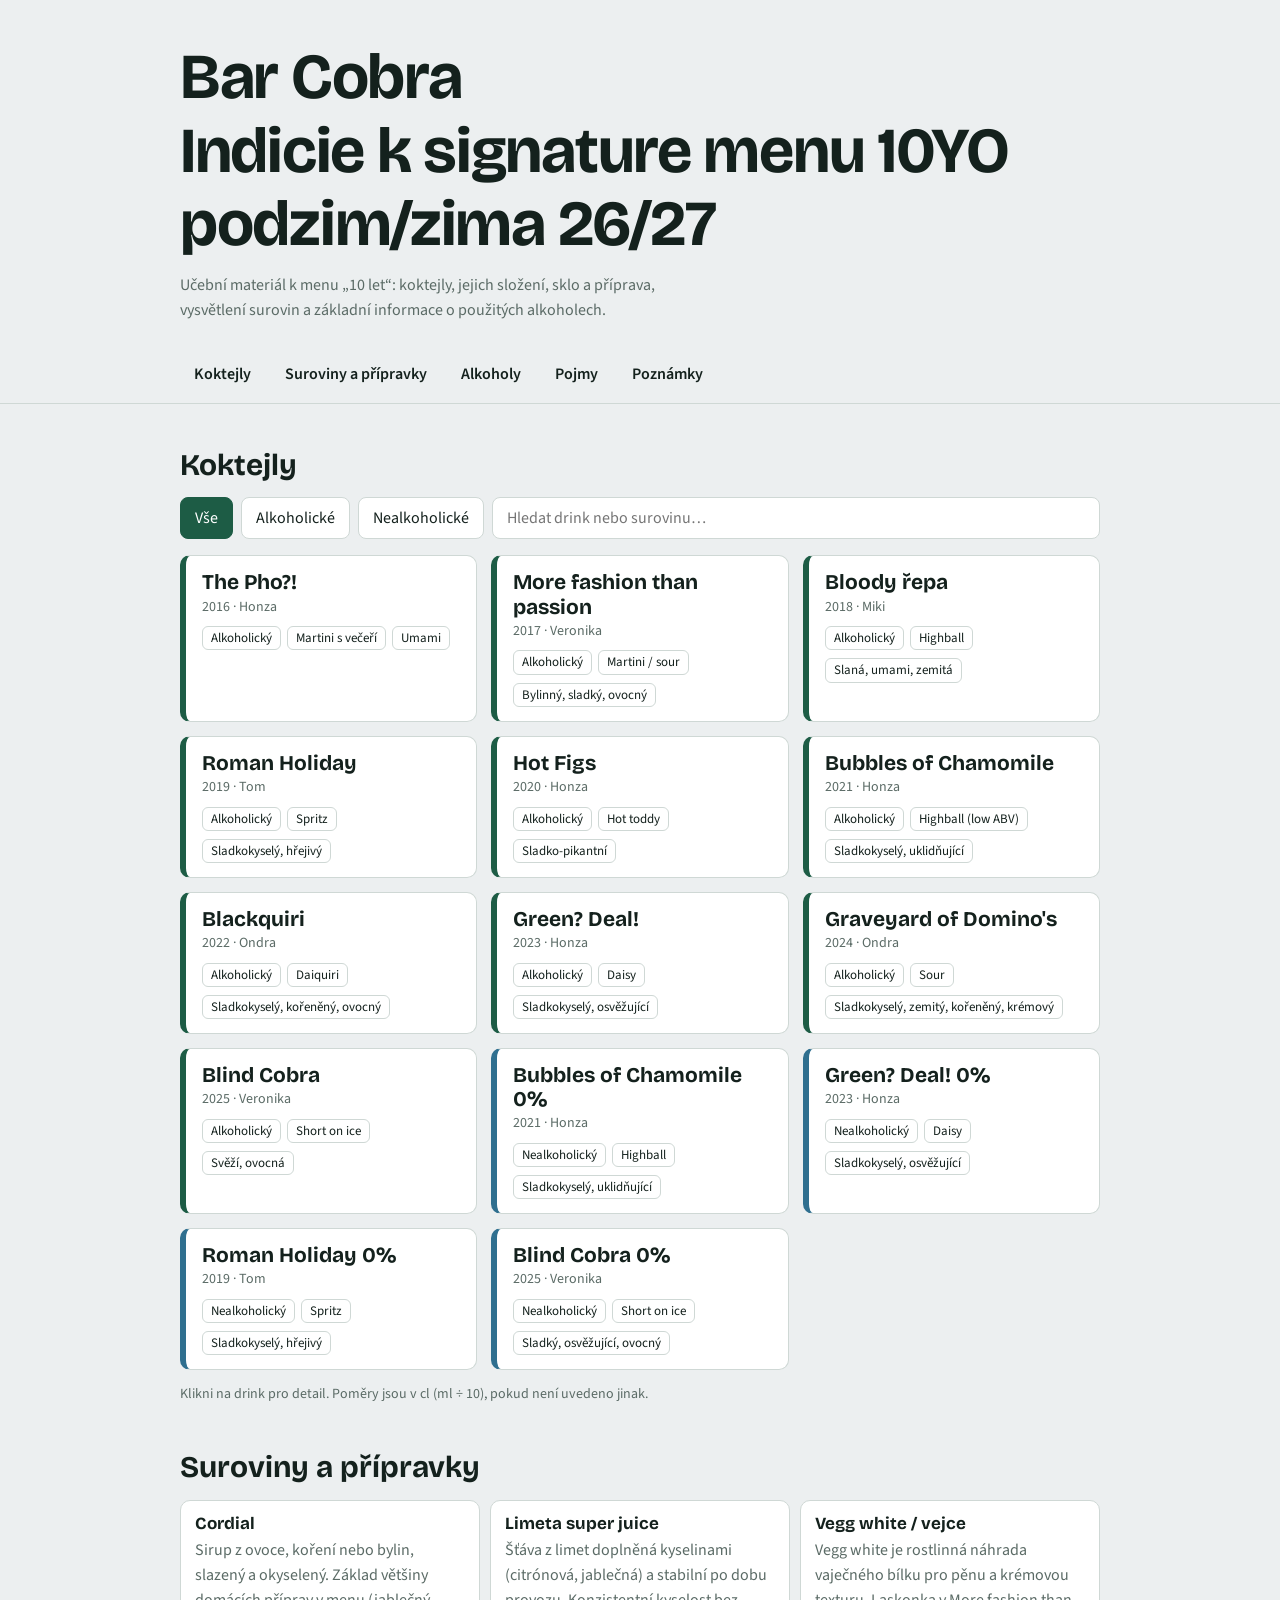
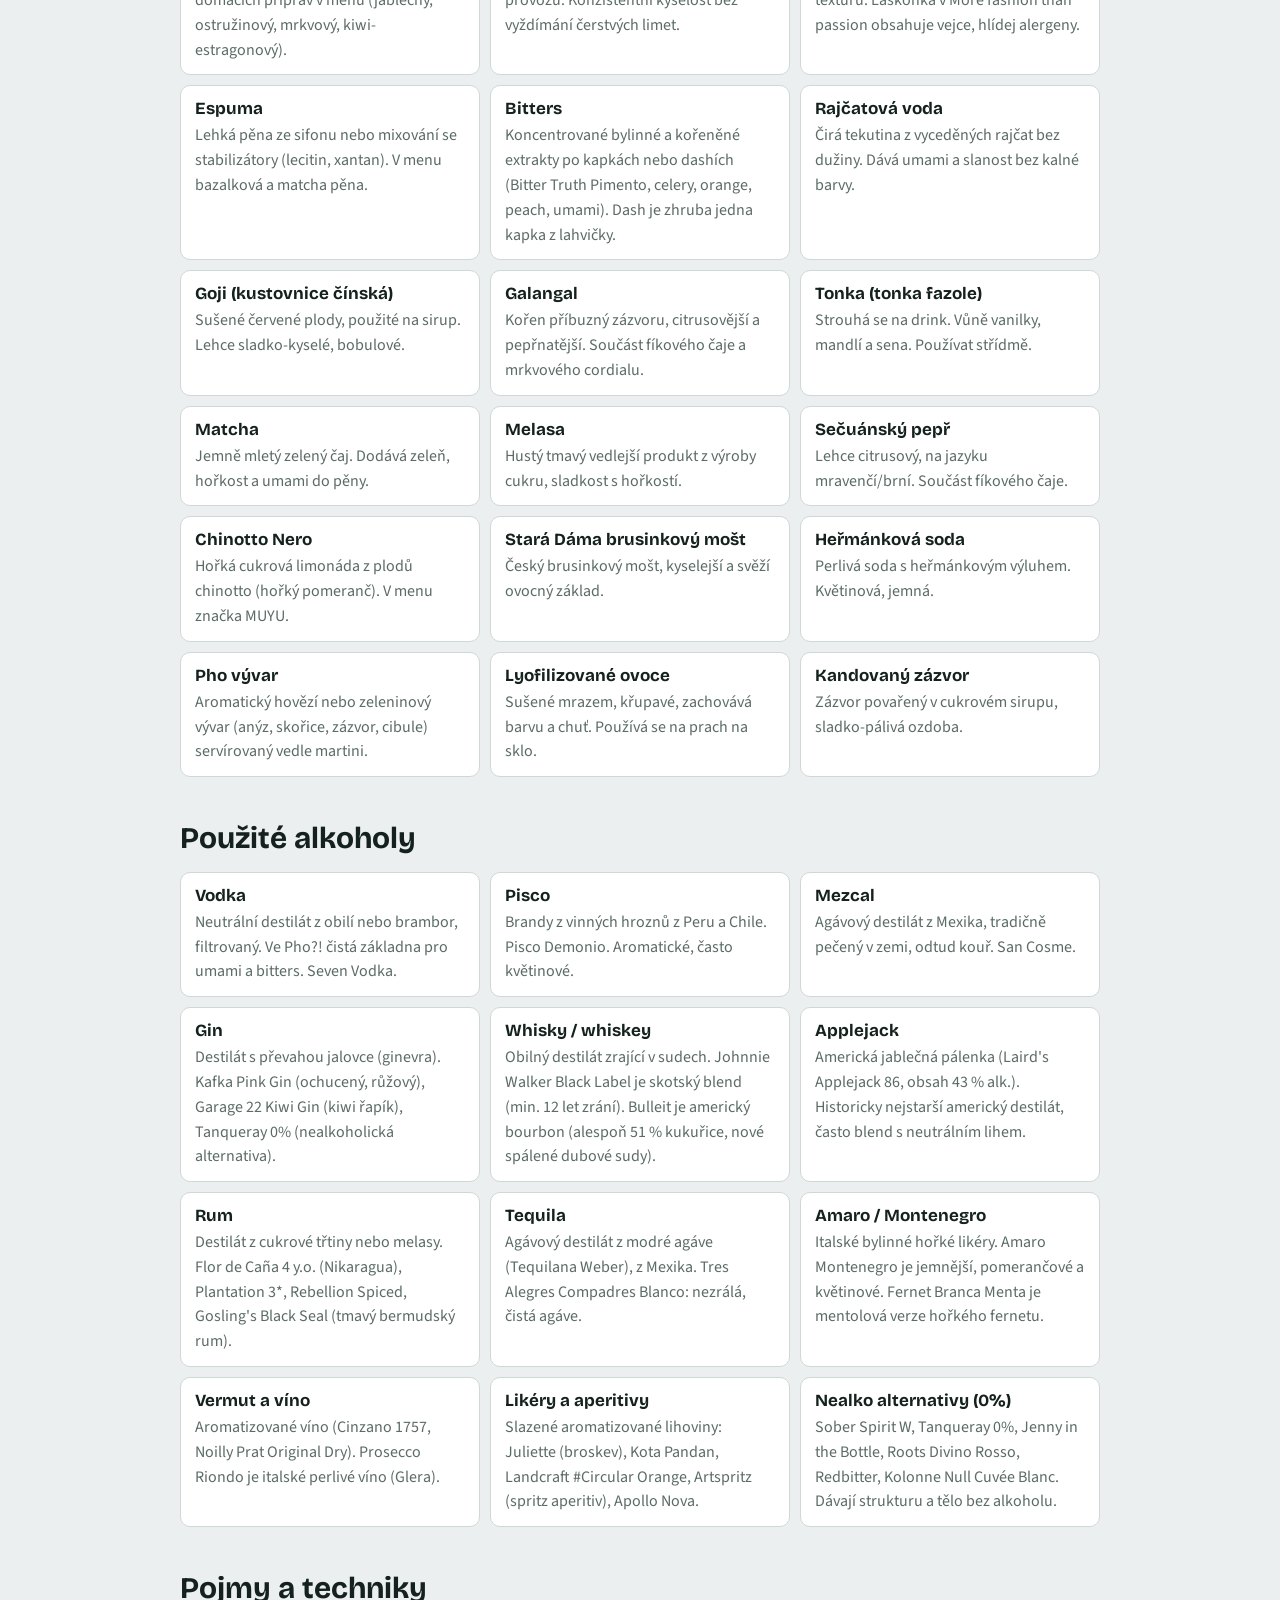
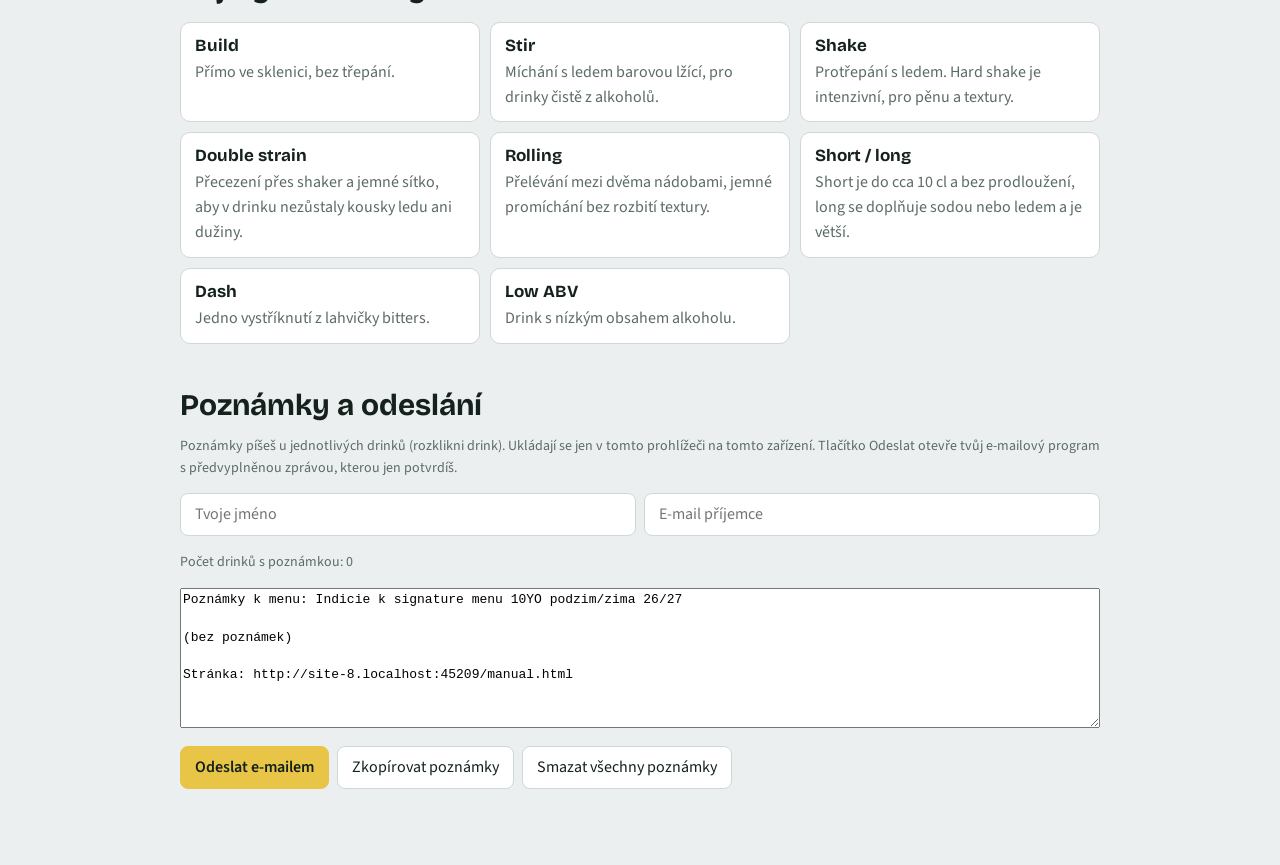
==== manual.html @ 9529c765 "Add manual.html: study guide for 10YO signature menu (autumn/winter 26/27) Co-Authored-By: Claude Op" ====
<!DOCTYPE html>
<html lang="cs"><head><meta charset="utf-8">
<meta name="viewport" content="width=device-width, initial-scale=1, viewport-fit=cover">
<title>Indicie k signature menu 10YO podzim/zima 26/27</title>
<link rel="stylesheet" href="https://fonts.googleapis.com/css2?family=Bricolage+Grotesque:wght@500;700&family=Source+Sans+3:wght@400;600&display=swap">
<style>
:root{--bg:#eceff0;--fg:#14211d;--mut:#5b6b66;--card:#fff;--line:#cfd8d5;--g:#1d5c45;--y:#e8c547;--na:#2f6f8f;box-sizing:border-box;padding-top:env(safe-area-inset-top,0px);padding-bottom:env(safe-area-inset-bottom,0px)}
@media(prefers-color-scheme:dark){:root:not([data-theme="light"]){--bg:#0f1815;--fg:#e6eeeb;--mut:#93a49e;--card:#17231f;--line:#2a3b35;--g:#5fc19b;--na:#7fc0e0}}
:root[data-theme="dark"]{--bg:#0f1815;--fg:#e6eeeb;--mut:#93a49e;--card:#17231f;--line:#2a3b35;--g:#5fc19b;--na:#7fc0e0}
*{box-sizing:border-box}html{scroll-padding-top:70px}
body{margin:0;background:var(--bg);color:var(--fg);font:400 16px/1.55 "Source Sans 3",system-ui,sans-serif}
h1,h2,h3{font-family:"Bricolage Grotesque",system-ui,sans-serif;line-height:1.15;margin:0}
header{padding:40px 20px 24px;max-width:960px;margin:auto}
h1{font-size:clamp(34px,7vw,64px);font-weight:700;letter-spacing:-.02em}
header p{max-width:60ch;color:var(--mut);margin:12px 0 0}
nav{position:sticky;top:env(safe-area-inset-top,0px);background:var(--bg);border-bottom:1px solid var(--line);z-index:5}
nav div{max-width:960px;margin:auto;padding:10px 20px;display:flex;gap:6px;overflow-x:auto}
nav a{padding:6px 14px;border-radius:99px;text-decoration:none;color:var(--fg);font-weight:600;white-space:nowrap}
nav a:hover,nav a:focus-visible{background:var(--y);color:#14211d;outline:none}
main{max-width:960px;margin:auto;padding:0 20px 60px}
section{margin-top:44px}h2{font-size:30px;margin-bottom:14px}
.tools{display:flex;gap:8px;flex-wrap:wrap;margin-bottom:16px}
.tools button,.tools input{font:inherit;border:1px solid var(--line);background:var(--card);color:var(--fg);padding:8px 14px;border-radius:8px}
.tools button[aria-pressed=true]{background:var(--g);color:#fff;border-color:var(--g)}
.tools input{flex:1;min-width:180px}
:focus-visible{outline:3px solid var(--y);outline-offset:2px}
.grid{display:grid;grid-template-columns:repeat(auto-fill,minmax(280px,1fr));gap:14px}
details.c{background:var(--card);border:1px solid var(--line);border-left:6px solid var(--g);border-radius:10px;padding:14px 16px}
details.c.na{border-left-color:var(--na)}
details.c[open]{grid-column:1/-1}
summary{cursor:pointer;list-style:none}summary::-webkit-details-marker{display:none}
.c h3{font-size:21px}.meta{color:var(--mut);font-size:14px;margin-top:2px}
.tag{display:inline-block;font-size:13px;border:1px solid var(--line);border-radius:6px;padding:1px 8px;margin:8px 6px 0 0}
.body{margin-top:14px;display:grid;grid-template-columns:repeat(auto-fit,minmax(240px,1fr));gap:16px 28px}
.body h4{margin:0 0 4px;font:700 15px "Bricolage Grotesque",sans-serif}
.body ul{margin:0;padding-left:18px}.body p{margin:0}
dl{display:grid;grid-template-columns:repeat(auto-fill,minmax(300px,1fr));gap:10px}
dl div{background:var(--card);border:1px solid var(--line);border-radius:10px;padding:12px 14px}
dt{font:700 17px "Bricolage Grotesque",sans-serif}dd{margin:4px 0 0;color:var(--mut)}
h3.grp{margin:26px 0 10px;font-size:20px;color:var(--g)}
.ib{font:inherit;text-align:left;background:none;border:0;border-bottom:1px dashed var(--g);color:var(--fg);padding:0;cursor:pointer}.ib[aria-expanded=true]{background:var(--y);color:#14211d;border-radius:4px;padding:0 4px}.info{margin:6px 0 10px;padding:10px 12px;background:var(--bg);border-left:4px solid var(--y);border-radius:6px;font-size:15px}.nt{width:100%;min-height:70px;font:inherit;border:1px solid var(--line);background:var(--bg);color:var(--fg);border-radius:8px;padding:8px;resize:vertical}.tools .pb{background:var(--y);color:#14211d;border-color:var(--y);font-weight:600}#out{width:100%;min-height:140px;font:13px/1.45 monospace}.lead{margin:6px 0 4px;font-style:italic;max-width:70ch}.info b{display:block;font-family:"Bricolage Grotesque",sans-serif}.info i{display:block;margin-top:4px;color:var(--mut);font-style:normal}.note{color:var(--mut);font-size:14px}
</style></head><body>
<header><h1>Bar Cobra<br>Indicie k signature menu 10YO podzim/zima 26/27</h1>
<p>Učební materiál k menu „10 let“: koktejly, jejich složení, sklo a příprava, vysvětlení surovin a základní informace o použitých alkoholech.</p></header>
<nav><div><a href="#koktejly">Koktejly</a><a href="#suroviny">Suroviny a přípravky</a><a href="#alkohol">Alkoholy</a><a href="#pojmy">Pojmy</a><a href="#poznamky">Poznámky</a></div></nav>
<main>
<section id="koktejly"><h2>Koktejly</h2>
<div class="tools" role="group" aria-label="Filtr">
<button data-f="all" aria-pressed="true">Vše</button><button data-f="alk" aria-pressed="false">Alkoholické</button><button data-f="na" aria-pressed="false">Nealkoholické</button>
<input id="q" type="search" placeholder="Hledat drink nebo surovinu…" aria-label="Hledat"></div>
<div class="grid" id="list"></div>
<p class="note">Klikni na drink pro detail. Poměry jsou v cl (ml ÷ 10), pokud není uvedeno jinak.</p></section>

<section id="suroviny"><h2>Suroviny a přípravky</h2><dl id="ing"></dl></section>
<section id="alkohol"><h2>Použité alkoholy</h2><div id="alc"></div></section>
<section id="pojmy"><h2>Pojmy a techniky</h2><dl id="terms"></dl></section>
<section id="poznamky"><h2>Poznámky a odeslání</h2><p class="note">Poznámky píšeš u jednotlivých drinků (rozklikni drink). Ukládají se jen v tomto prohlížeči na tomto zařízení. Tlačítko Odeslat otevře tvůj e-mailový program s předvyplněnou zprávou, kterou jen potvrdíš.</p><div class="tools"><input id="who" placeholder="Tvoje jméno" aria-label="Jméno"><input id="to" type="email" placeholder="E-mail příjemce" aria-label="E-mail příjemce"></div><p id="cnt" class="note"></p><textarea id="out" readonly aria-label="Náhled zprávy"></textarea><div class="tools" style="margin-top:10px"><button class="pb" id="send">Odeslat e-mailem</button><button id="copy">Zkopírovat poznámky</button><button id="clr">Smazat všechny poznámky</button></div><p id="msg" class="note" role="status"></p></section>
</main>
<script>
const D=[
{n:"The Pho?!",y:2016,a:"Honza",alk:1,base:"Vodka",type:"Martini s večeří",glass:"Vysoká Nick'n'Nora + miska na pho",m:"Stir",taste:"Umami",desc:"Martini jako mini večeře. Z původního smashe What the Pho vzniklo martini s vývarem podávaným vedle.",c:["5 cl Seven Vodka","1 cl Bitter Truth Pimento","3 kapky umami bitters","80 ml pho vývar (podává se vedle)"],g:"Smažené rýžové nudle, chilli-lime gel, koriandrový olej"},
{n:"More fashion than passion",y:2017,a:"Veronika",alk:1,base:"Pisco, amaro",type:"Martini / sour",glass:"Velká cupeta",m:"Shake and strain on ice",taste:"Bylinný, sladký, ovocný",desc:"Letní klasika, ve které hrozny nahradilo pokročilejší pisco. Amaro zůstává.",c:["2 cl Pisco Demonio","2 cl Amaro Montenegro","2 cl MUYU Chinotto Nero","3 cl džus z marakuji","2 cl citronová šťáva","2 cl Vegg white"],g:"Marakujová laskonka (meringue) s proseccem, marakujový gel, sušená růže",al:"vejce (laskonka)"},
{n:"Bloody řepa",y:2018,a:"Miki",alk:1,base:"Mezcal",type:"Highball",glass:"Úzký long",m:"Rolling",taste:"Slaná, umami, zemitá",desc:"Kouřově zemitý twist na netradiční Bloody Mary.",c:["3 cl Mezcal San Cosme","1 cl Apollo Nova","2 dash celery bitters","8 cl rajčatová voda","chilli sůl na okraj"],g:"Chilli sůl",p:"Příprava s vermuty: 100 ml Cinzano 1757, 100 ml Noilly Prat Original Dry, 15 g sušených meruněk. Zavakuovat na 24 h v teplé místnosti, poté přefiltrovat."},
{n:"Roman Holiday",y:2019,a:"Tom",alk:1,base:"Gin",type:"Spritz",glass:"Broušený long",m:"Shake, double strain, dolít proseccem, nahoru espuma",taste:"Sladkokyselý, hřejivý",desc:"Vzpomínka na prázdninový drink, který zahřeje v zimě.",c:["2 cl Kafka Pink Gin","2 cl Artspritz","8 cl Prosecco Riondo","1 cl sirup z kustovnice čínské (goji)","1 cl limeta super juice","4 cl Stará Dáma brusinkový mošt","top bazalková espuma"],g:"Bazalka",pr:["goji"," bazalka"]},
{n:"Hot Figs",y:2020,a:"Honza",alk:1,base:"Whisky",type:"Hot toddy",glass:"Čajový šálek",m:"Build",taste:"Sladko-pikantní",desc:"Z klasického Horse's Neck se stal hot toddy v zimním, kořeněném kabátě.",c:["3 cl Johnnie Walker Black Label","100 ml fíkový čaj s galangalem a sečuánským pepřem","melasa bitters (v tabulce s otazníkem)"],g:"—"},
{n:"Bubbles of Chamomile",y:2021,a:"Honza",alk:1,base:"Applejack",type:"Highball (low ABV)",glass:"Highball",m:"Build",taste:"Sladkokyselý, uklidňující",desc:"Svěží low ABV highball, který osvěží a nechá tě v klidu. Dříve hřejivý gimlet.",c:["3 cl Laird's Applejack 86","2 cl kořeněný jablečný cordial","100 ml heřmánková soda"],g:"Kandovaný zázvor"},
{n:"Blackquiri",y:2022,a:"Ondra",alk:1,base:"Rum",type:"Daiquiri",glass:"Claret glass",m:"Shake, double strain",taste:"Sladkokyselý, kořeněný, ovocný",desc:"Ostružinová margarita ustoupila daiquiri plnému koření a s douškem uzené soli.",c:["5 cl Flor de Caña 4 y.o.","4 cl kořeněný ostružinový cordial","2 dash orange bitters"],g:"Prach na skle z uzené soli a lyofilizovaných ostružin",p:"Cordial: ostružiny (Ponthier pyré), tymián, fenykl, bílý pepř, semínka koriandru, hřebíček, limetové kůry.",al:"č. 6 (dle tabulky)"},
{n:"Green? Deal!",y:2023,a:"Honza",alk:1,base:"Gin",type:"Daisy",glass:"Broušená whiskovka",m:"Hard shake, double strain, navrstvit pěnu",taste:"Sladkokyselý, osvěžující",desc:"Drink, který z modré zezelenal. Spojuje suroviny z celého světa.",c:["4 cl Garage 22 Kiwi Gin (kiwi řapík)","2 cl kiwi-estragonový cordial","1,5 cl Landcraft #Circular Orange","matcha pěna"],g:"Matcha pěna"},
{n:"Graveyard of Domino's",y:2024,a:"Ondra",alk:1,base:"Tequila",type:"Sour",glass:"Čtyřhranná whiskovka",m:"Hard shake, double strain, nastrouhat tonku",taste:"Sladkokyselý, zemitý, kořeněný, krémový",desc:"Ze zemité margarity se stal krémovější sour, který drží kořeny: mrkev, galangal, kurkuma.",c:["4 cl Tres Alegres Compadres Blanco","3 cl kořeněný mrkvový cordial","2 cl Vegg white","agáve"],g:"Nastrouhaná tonka",p:"Cordial: mrkev, galangal, kafrový list, skořice, kurkuma."},
{n:"Blind Cobra",y:2025,a:"Veronika",alk:1,base:"Whiskey",type:"Short on ice",glass:"Hliněný hrnek, podšálek, doily s razítkem Blind Cobra",m:"Shake and pour on ice block",taste:"Svěží, ovocná",desc:"Letní broskvovo-mátový drink v zimním kabátě: z pláže ke krbu, i se zákuskem.",c:["3 cl Bulleit Bourbon","2 cl broskvový likér Juliette","1 cl Fernet Branca Menta","1 cl lemon acid (citrónová kyselina)","2 dash peach bitters"],g:"Pralinka z hořké čokolády s broskvovo-mátovou náplní"},
{n:"Bubbles of Chamomile 0%",y:2021,a:"Honza",alk:0,base:"Sober Spirit W",type:"Highball",glass:"Highball",m:"Build",taste:"Sladkokyselý, uklidňující",desc:"Nealkoholická verze highballu.",c:["2 cl Sober Spirit W","3 cl kořeněný jablečný cordial","100 ml heřmánková soda"],g:"Kandovaný zázvor"},
{n:"Green? Deal! 0%",y:2023,a:"Honza",alk:0,base:"Tanqueray 0%",type:"Daisy",glass:"Broušená whiskovka",m:"Hard shake, double strain, navrstvit pěnu",taste:"Sladkokyselý, osvěžující",desc:"Nealkoholická verze daisy.",c:["3 cl Tanqueray 0%","3 cl kiwi-estragonový cordial","1 cl Roots Divino Rosso","matcha pěna"],g:"Matcha pěna"},
{n:"Roman Holiday 0%",y:2019,a:"Tom",alk:0,base:"Jenny in the Bottle",type:"Spritz",glass:"Broušený long",m:"Shake, double strain",taste:"Sladkokyselý, hřejivý",desc:"Nealkoholická verze spritzu.",c:["2 cl Jenny in the Bottle","1 cl Redbitter","8 cl Kolonne Null Cuvée Blanc","1 cl goji sirup","1 cl limeta super juice","4 cl Stará Dáma brusinkový mošt","top bazalková espuma"],g:"Bazalka"},
{n:"Blind Cobra 0%",y:2025,a:"Veronika",alk:0,base:"Sober Spirit W",type:"Short on ice",glass:"Hliněný hrnek, podšálek, doily",m:"Shake and strain on ice block",taste:"Sladký, osvěžující, ovocný",desc:"Nealkoholická verze whiskey drinku.",c:["4 cl Sober Spirit W","5 cl cordial z mátového čaje a broskve"],g:"Pralinka z hořké čokolády s broskvovo-mátovou náplní"}
];
const PREP={goji:["Goji sirup","50 g goji, 0,5 kg cukr, 0,5 l horká voda: vše do blenderu, nechat vychladnout, přefiltrovat."],bas:["Bazalková espuma","50 g bazalky krátce povařit a hned do ledové vody, rozmixovat s vodou, přefiltrovat přes jemné sítko (klidně 2×), přidat lecitin a xantan."],mint:["Mátovo-broskvový cordial","8 g čaje na 50 cl vroucí vody, 3 min louhovat, poté 1:1 cukr, 1:0,5 citrónová složka a 1:0,5 broskvový džus."]};
const ING=[
["Cordial","Sirup z ovoce, koření nebo bylin, slazený a okyselený. Základ většiny domácích příprav v menu (jablečný, ostružinový, mrkvový, kiwi-estragonový)."],
["Limeta super juice","Šťáva z limet doplněná kyselinami (citrónová, jablečná) a stabilní po dobu provozu. Konzistentní kyselost bez vyždímání čerstvých limet."],
["Vegg white / vejce","Vegg white je rostlinná náhrada vaječného bílku pro pěnu a krémovou texturu. Laskonka v More fashion than passion obsahuje vejce, hlídej alergeny."],
["Espuma","Lehká pěna ze sifonu nebo mixování se stabilizátory (lecitin, xantan). V menu bazalková a matcha pěna."],
["Bitters","Koncentrované bylinné a kořeněné extrakty po kapkách nebo dashích (Bitter Truth Pimento, celery, orange, peach, umami). Dash je zhruba jedna kapka z lahvičky."],
["Rajčatová voda","Čirá tekutina z vyceděných rajčat bez dužiny. Dává umami a slanost bez kalné barvy."],
["Goji (kustovnice čínská)","Sušené červené plody, použité na sirup. Lehce sladko-kyselé, bobulové."],
["Galangal","Kořen příbuzný zázvoru, citrusovější a pepřnatější. Součást fíkového čaje a mrkvového cordialu."],
["Tonka (tonka fazole)","Strouhá se na drink. Vůně vanilky, mandlí a sena. Používat střídmě."],
["Matcha","Jemně mletý zelený čaj. Dodává zeleň, hořkost a umami do pěny."],
["Melasa","Hustý tmavý vedlejší produkt z výroby cukru, sladkost s hořkostí."],
["Sečuánský pepř","Lehce citrusový, na jazyku mravenčí/brní. Součást fíkového čaje."],
["Chinotto Nero","Hořká cukrová limonáda z plodů chinotto (hořký pomeranč). V menu značka MUYU."],
["Stará Dáma brusinkový mošt","Český brusinkový mošt, kyselejší a svěží ovocný základ."],
["Heřmánková soda","Perlivá soda s heřmánkovým výluhem. Květinová, jemná."],
["Pho vývar","Aromatický hovězí nebo zeleninový vývar (anýz, skořice, zázvor, cibule) servírovaný vedle martini."],
["Lyofilizované ovoce","Sušené mrazem, křupavé, zachovává barvu a chuť. Používá se na prach na sklo."],
["Kandovaný zázvor","Zázvor povařený v cukrovém sirupu, sladko-pálivá ozdoba."]
];
const ALC=[
["Vodka","Neutrální destilát z obilí nebo brambor, filtrovaný. Ve Pho?! čistá základna pro umami a bitters. Seven Vodka."],
["Pisco","Brandy z vinných hroznů z Peru a Chile. Pisco Demonio. Aromatické, často květinové."],
["Mezcal","Agávový destilát z Mexika, tradičně pečený v zemi, odtud kouř. San Cosme."],
["Gin","Destilát s převahou jalovce (ginevra). Kafka Pink Gin (ochucený, růžový), Garage 22 Kiwi Gin (kiwi řapík), Tanqueray 0% (nealkoholická alternativa)."],
["Whisky / whiskey","Obilný destilát zrající v sudech. Johnnie Walker Black Label je skotský blend (min. 12 let zrání). Bulleit je americký bourbon (alespoň 51 % kukuřice, nové spálené dubové sudy)."],
["Applejack","Americká jablečná pálenka (Laird's Applejack 86, obsah 43 % alk.). Historicky nejstarší americký destilát, často blend s neutrálním lihem."],
["Rum","Destilát z cukrové třtiny nebo melasy. Flor de Caña 4 y.o. (Nikaragua), Plantation 3*, Rebellion Spiced, Gosling's Black Seal (tmavý bermudský rum)."],
["Tequila","Agávový destilát z modré agáve (Tequilana Weber), z Mexika. Tres Alegres Compadres Blanco: nezrálá, čistá agáve."],
["Amaro / Montenegro","Italské bylinné hořké likéry. Amaro Montenegro je jemnější, pomerančové a květinové. Fernet Branca Menta je mentolová verze hořkého fernetu."],
["Vermut a víno","Aromatizované víno (Cinzano 1757, Noilly Prat Original Dry). Prosecco Riondo je italské perlivé víno (Glera)."],
["Likéry a aperitivy","Slazené aromatizované lihoviny: Juliette (broskev), Kota Pandan, Landcraft #Circular Orange, Artspritz (spritz aperitiv), Apollo Nova."],
["Nealko alternativy (0%)","Sober Spirit W, Tanqueray 0%, Jenny in the Bottle, Roots Divino Rosso, Redbitter, Kolonne Null Cuvée Blanc. Dávají strukturu a tělo bez alkoholu."]
];
const TERM=[
["Build","Přímo ve sklenici, bez třepání."],["Stir","Míchání s ledem barovou lžící, pro drinky čistě z alkoholů."],["Shake","Protřepání s ledem. Hard shake je intenzivní, pro pěnu a textury."],["Double strain","Přecezení přes shaker a jemné sítko, aby v drinku nezůstaly kousky ledu ani dužiny."],["Rolling","Přelévání mezi dvěma nádobami, jemné promíchání bez rozbití textury."],["Short / long","Short je do cca 10 cl a bez prodloužení, long se doplňuje sodou nebo ledem a je větší."],["Dash","Jedno vystříknutí z lahvičky bitters."],["Low ABV","Drink s nízkým obsahem alkoholu."]
];
const INFO=[
[/Seven Vodka/,"Seven Vodka","Čistá obilná vodka s jemným, neutrálním projevem. Filtrace přes aktivní uhlí uhladí chuť a dodá svěží, chladný dojem. Hodí se vychlazená, s ledem i do koktejlů (vodka tonic, Moscow Mule, Espresso Martini). V The Pho?! tvoří čistý základ pro umami.",""],
[/Pimento/,"The Bitter Truth Pimento","Likér z jamajského nového koření (pimento, allspice). Dodává teplé kořeněné tóny, v menu se používá po centilitrech.","Výrobce: The Bitter Truth, německá firma z Mnichova (založena 2006), známá bitters a likéry pro bary."],
[/umami bitters/,"Umami bitters","Bitters s hlubokou slanou chutí. V The Pho?! doplňují vývar po kapkách.",""],
[/pho vývar/,"Pho vývar","Aromatický vývar (anýz, skořice, zázvor, cibule) podávaný vedle martini, aby si host drink zapil jako mini večeři.","Připravuje se v baru."],
[/Pisco/,"Pisco Demonio de los Andes","Pisco je brandy z vinných hroznů, typické pro Peru a Chile; nezraje v sudech a je aromatické, často květinové. Demonio de los Andes je peruánské pisco (40 %).","Výrobce: vinařství Tacama v regionu Ica, jedno z nejstarších vinařství v Jižní Americe (základy od roku 1540)."],
[/Montenegro/,"Amaro Montenegro","Italské bylinné hořké likér-amaro (cca 23 % alk.), z asi 40 bylin a koření. Jemnější, s pomerančem a květinovými tóny.","Výrobce: Bologna, Itálie, od roku 1885 (Stanislao Cobianchi)."],
[/MUYU|Chinotto/,"MUYU Chinotto Nero","Moderní likér (24 %) z plodů chinotto (hořký citrus) s chinou, dubovým mechem, curaçao pomerančem a kakaem. Citrusový, hořkosladký, vhodný do highballu s tonikem.","Značka vznikla 2019 u De Kuyper Royal Distillers (Nizozemsko, Schiedam). Autoři: barmani Alex Kratena, Monica Berg a Simone Caporale; Chinotto Nero vytvořil Simone Caporale."],
[/džus z marakuji|passion/,"Džus z marakuji","Exotická šťáva s výraznou kyselostí a aromatem. V More fashion than passion dává tropickou kyselost.",""],
[/citr[oó]n|lemon acid/,"Citrónová šťáva / lemon acid","Čerstvá šťáva dává kyselost, lemon acid je citrónová kyselina v prášku nebo roztoku pro stálou kyselost.",""],
[/Vegg/,"Vegg white","Rostlinná náhrada vaječného bílku. Dává pěnu a krémovou texturu bez vejce.",""],
[/San Cosme/,"Mezcal San Cosme","Mezcal je agávový destilát z Mexika, tradičně z agáve pečené v zemi, odtud kouřová chuť. San Cosme je Mezcal Joven (nezrálý) ze 100% agáve Espadín, 40 %.","Značka z roku 2010 (tři kamarádi z dětství), výroba v Santiago Matatlán, Oaxaca, Mexiko."],
[/Apollo/,"Apollo Nova","Řemeslný destilát z cukrové řepy, 50 %. Zemitá sladkost řepy, jemně aromatický; hodí se samotný i do koktejlů (Paloma, Bloody Mary). V menu dává Bloody řepě zemitý základ.","Původ: Slovensko (řepa ze Slovenska). Výrobce e-shop neuvádí."],
[/celery/,"Celery bitters","Bitters s celerem. Dodává zeleninovou, slanou stránku Bloody řepě.",""],
[/rajčatov/,"Rajčatová voda","Čirá tekutina z vyceděných rajčat, umami a slanost bez kalné barvy.",""],
[/Kafka/,"Kafka Pink Gin","Gin s růžovým grepem (ručně sbírané francouzské růžové grepy), jemný a svěží. Gin je destilát s převahou jalovce.","Frederic Kafka Distillery, česká destilérie; gin vychází ze 120 let staré receptury a je inspirován jihem Francie, kde žila část Kafkovy rodiny."],
[/Artspritz/,"Artspritz","Nízkoalkoholický (11 %) italský aperitiv z nálevu pomerančů a bylin (hořec). Sladký, pomerančový, jemně hořký. Klasický poměr: 4 díly Artspritz, 6 dílů prosecca, led a pomerančová kůra.","Značka Tosti 1820, Itálie."],
[/Prosecco/,"Prosecco Riondo","Italské perlivé víno z odrůdy Glera, svěží, ovocné, s lehkou sladkostí.","Značka Riondo, oblast Veneto, Itálie."],
[/goji|kustovnice/,"Goji sirup","Sirup ze sušených plodů goji (kustovnice čínská). Sladko-kyselý, bobulový. Recept v sekci Přípravky.","Připravuje se v baru."],
[/limeta/,"Limeta super juice","Šťáva z limet doplněná kyselinami (citrónová, jablečná) a stabilní po dobu provozu. Konzistentní kyselost.",""],
[/Stará Dáma/,"Stará Dáma brusinkový mošt","Brusinkový mošt, lehce kyselý, ovocný základ spritzu.","Česká značka. Detaily doplňte."],
[/bazalkov/,"Bazalková espuma","Lehká pěna z bazalky se stabilizátory (lecitin, xantan). Recept v sekci Přípravky.","Připravuje se v baru."],
[/Johnnie Walker/,"Johnnie Walker Black Label","Skotská blendovaná whisky, zraje minimálně 12 let. Kouřová, ovocná, kořeněná.","Značka založená Johnem Walkerem (1820, Kilmarnock), dnes patří Diageu."],
[/fíkový čaj/,"Fíkový čaj s galangalem","Čaj z fíků s galangalem (kořen příbuzný zázvoru) a sečuánským pepřem. Dává hřejivou kořeněnost.","Připravuje se v baru."],
[/melasa/,"Melasa bitters","Bitters s melasou, hořkosladký a tmavý. V tabulce s otazníkem.",""],
[/Applejack/,"Laird's Applejack 86","Americká jablečná pálenka (apple brandy), blend s neutrálním lihem, cca 43 % alk.","Laird & Company, New Jersey, od roku 1780 jedna z nejstarších licencovaných lihovarů v USA."],
[/jablečný cordial/,"Kořeněný jablečný cordial","Sirup z jablek s kořením, slazený a okyselený. Základ highballu.","Připravuje se v baru."],
[/heřmánk/,"Heřmánková soda","Perlivá soda s heřmánkovým výluhem, květinová a jemná.",""],
[/Flor de Ca/,"Flor de Caña 4 y.o.","Rum z Nikaraguy, čtyřletý, lehký a čistý. Dobrý na sour a daiquiri.","Výrobce: Compañía Licorera de Nicaragua, Chichigalpa, zrání na úpatí sopky San Cristóbal."],
[/ostružin/,"Ostružinový cordial","Kořeněný sirup z ostružin, tymiánu, fenyklu, bílého pepře, semínek koriandru, hřebíčku a limetových kůr.","Připravuje se v baru."],
[/orange bitters/,"Orange bitters","Bitters s hořkým pomerančem. Dodává citrusovou hořkost.",""],
[/Garage 22/,"Garage 22 Kiwi Gin","Gin s kiwi řapíkem, ovocný a zelený. Gin je destilát s převahou jalovce.","Garage22 je první craft palírna v Praze (od roku 2017, Praha 7), vyrábí London Dry a sezónní speciály."],
[/kiwi/,"Kiwi-estragonový cordial","Sirup z kiwi a estragonu (tarragon), svěží, zelený, lehce anýzový.","Připravuje se v baru."],
[/Landcraft/,"Landcraft #Circular Orange","Pomerančový likér, v menu s důrazem na zero-waste přístup.","Malý český lihovar v Tursku u Prahy (Ondřej Kopička), zaměřený na zero waste, vlastní byliny a ovoce. Konkrétní postup u Circular Orange doplňte."],
[/matcha/,"Matcha pěna","Jemně mletý zelený čaj ve formě pěny. Zeleň, hořkost, umami.",""],
[/Tres Alegres/,"Tres Alegres Compadres Blanco","Blanco tequila: nezrálá, z modré agáve, čistá agávová chuť. Název znamená „tři veselí kamarádi“.","Výrobce: La Cofradía, město Tequila, Jalisco, Mexiko. Značka je z roku 1992."],
[/mrkvov/,"Kořeněný mrkvový cordial","Sirup z mrkve, galangalu, kafrového listu, skořice a kurkumy. Zemitý, kořeněný.","Připravuje se v baru."],
[/agáve/,"Agáve sirup","Sladidlo z agáve, jemnější než cukr, dobře jde k tequile.",""],
[/Bulleit/,"Bulleit Bourbon","Americký bourbon s vyšším podílem žita, kořeněný a suchý.","Značku založil Tom Bulleit, Kentucky, dnes Diageo."],
[/Juliette|broskv.*likér/,"Broskvový likér Juliette","Likér z broskví, sladký a ovocný.","Detaily výrobce doplňte."],
[/Fernet/,"Fernet Branca Menta","Mentolová verze hořkého bylinného likéru fernet. Chladivá, hořká.","Fratelli Branca, Milán, od roku 1845."],
[/peach bitters/,"Peach bitters","Bitters s broskví, ovocný a hořkosladký.",""],
[/Sober Spirit/,"Sober Spirit W","Nealkoholická (0,0 %) alternativa bourbonu: ze tříletého destilátu „bourbonizovaného“ redestilací s pražením dubové kůry. Dřevitá, s tóny karamelu, čokolády a vanilky. Dávkuje se jako whisky (4 až 5 cl).","Sober Spirits, Francie, palírna z roku 1875; alkohol z destilátu se odděluje a využívá v parfumerii."],
[/Tanqueray 0/,"Tanqueray 0%","Nealkoholická alternativa ginu s jalovcem a bylinami.","Tanqueray, značka z roku 1830 (Charles Tanqueray), dnes Diageo."],
[/Roots/,"Roots Divino Rosso","Nealkoholický aperitiv ve stylu červeného vermutu: odalkoholizované víno s hořkým pomerančem, hořcem a pelyňkem. Hořkosladký, oranžový.","Roots Divino, Řecko, bratři Manos a Nikolas Smyrlakis (od 2013); alkohol se odstraňuje reverzní osmózou."],
[/Jenny/,"Jenny in the Bottle","Nealkoholická (0,0 %) alternativa ginu s jalovcem a polskou polní okurkou. Suchá, bez cukru; chutná dobře i samotná s ledem.","Značka Good Spirits Company, Polsko (vyrobeno v Polsku)."],
[/Redbitter/,"Redbitter","Nealkoholický (0 %) červený hořkosladký nápoj, náhrada známé italské klasiky. Nejlépe na ledu jako aperitiv nebo do míchaných nápojů, např. nealko Negroni.","Značka Beneventi (Beneventi Red Bitter 0 %), země původu Španělsko (dle e-shopu)."],
[/Kolonne/,"Kolonne Null Cuvée Blanc","Dealkoholizované bílé víno (cuvée), šetrně zbavené alkoholu, drží strukturu a kyselinu.","Haus Kolonne, Berlín, Německo (od roku 2018); vína vznikají ve spolupráci s rodinnými vinařstvími."],
[/mátov|čaje a broskve/,"Mátovo-broskvový cordial","Sirup z mátového čaje a broskve. Recept v sekci Přípravky.","Připravuje se v baru."]
];
const LEADS={"The Pho?!":"Drink vychází z původní verze what the pho, ale je přetvořený do úplně nového kabátu. Z původního smashe se stalo martini. Plný, komplexní, široce oblíbený koktejl, který s sebou přináší ne jenom drink, ale i zážitek v podobě mini večeře.","More fashion than passion":"Populární ,letní klasika, která už viděla několik verzí ted vyměnila hrozny v podoba prosecca , za pokročilejší pisco. Amaro zůstává - attitude nastupuje .","Bloody řepa":"Kouřovo zemitý twist na už tak netradinči pojetí bloody mary","Roman Holiday":"Vzpomínka na prázdninový drink, který vás zahřeje v zimních měsících.","Hot Figs":"Figs from the past v horkém podání, z klasického horses neck se stal hot toddy. Jenomže si nasadil zimní a pěkně kořeněný kabát.","Bubbles of Chamomile":"Hřejivý gimlet nahradil low abv svěží hoghball, který tě osvěží, ale nechá tě v klidu","Blackquiri":"Ostružinovou margaritu nám nahradí daiquiry se sílou plno koření na zahřátí a douškem uzené soli.","Green? Deal!":"Tenhle drink z modré zezelenal závisti, avšak závisti ostatních koktejlů. Dostal novou barvu, stále ale spojuje suroviny ze všech částí světa.","Graveyard of Domino's":"Ze zemito spicy nevšední margarity se nám stává krémovější sour, který se stále drží svých kořenů (mrkev, galangal, kurkuma)","Blind Cobra":"Původně letní , osvěžující broskvovo- mátový drink oblékl zimní kabát .z pláže ke krbu i se zákuskem ."};
const LEAD=n=>LEADS[n.replace(/ 0%$/,"")]||"";
const info=s=>INFO.find(x=>x[0].test(s))||[0,s,"Popis zatím chybí, doplňte ho.",""];
const MAIL="",TITLE="Indicie k signature menu 10YO podzim/zima 26/27";let NOTES={};try{NOTES=JSON.parse(localStorage.getItem("cobra-notes")||"{}")}catch(e){}
const save=()=>{try{localStorage.setItem("cobra-notes",JSON.stringify(NOTES))}catch(e){}};const esc=s=>String(s).replace(/&/g,"&amp;").replace(/</g,"&lt;");
const el=id=>document.getElementById(id);let f="all";
function render(){const q=el("q").value.toLowerCase();
el("list").innerHTML=D.filter(d=>(f=="all"||(f=="alk")==!!d.alk)&&JSON.stringify(d).toLowerCase().includes(q)).map(d=>{
const pr=(d.n.startsWith("Roman")?[PREP.goji,PREP.bas]:d.n.startsWith("Blind Cobra 0")?[PREP.mint]:[]);
return `<details class="c ${d.alk?"":"na"}"><summary><h3>${d.n}</h3><div class="meta">${d.y} · ${d.a}</div><span class="tag">${d.alk?"Alkoholický":"Nealkoholický"}</span><span class="tag">${d.type}</span><span class="tag">${d.taste}</span></summary>
<div class="body"><p class="lead" style="grid-column:1/-1;margin:0">${LEAD(d.n)}</p><div><h4>Složení</h4><ul>${d.c.map(x=>`<li><button class="ib" aria-expanded="false">${x}</button><div class="info" hidden></div></li>`).join("")}</ul><p class="note">Klikni na surovinu pro vysvětlení.</p></div>
<div><h4>Sklo</h4><p>${d.glass}</p><h4 style="margin-top:10px">Příprava</h4><p>${d.m}</p><h4 style="margin-top:10px">Dekorace</h4><p>${d.g}</p></div>
<div>${d.al?`<h4 style="margin-top:10px">Alergeny</h4><p>${d.al}</p>`:""}</div>
${d.p||pr.length?`<div><h4>Přípravky</h4>${d.p?`<p>${d.p}</p>`:""}${pr.map(p=>`<p><b>${p[0]}:</b> ${p[1]}</p>`).join("")}</div>`:""}<div style="grid-column:1/-1"><h4>Moje poznámky</h4><textarea class="nt" data-n="${d.n}" placeholder="Sem napiš poznámky k drinku…" aria-label="Poznámky k drinku ${d.n}">${esc(NOTES[d.n]||"")}</textarea></div></div></details>`}).join("")||"<p>Nic nenalezeno. Zkus jiné slovo.</p>"}
document.querySelectorAll("[data-f]").forEach(b=>b.onclick=()=>{f=b.dataset.f;document.querySelectorAll("[data-f]").forEach(x=>x.setAttribute("aria-pressed",x==b));render()});
el("list").addEventListener("click",e=>{const b=e.target.closest(".ib");if(!b)return;const p=b.nextElementSibling,open=p.hidden;if(open){const i=info(b.textContent);p.innerHTML=`<b>${i[1]}</b>${i[2]}${i[3]?`<i>${i[3]}</i>`:""}`}p.hidden=!open;b.setAttribute("aria-expanded",open)});
el("list").addEventListener("input",e=>{const t=e.target.closest(".nt");if(!t)return;NOTES[t.dataset.n]=t.value;if(!t.value.trim())delete NOTES[t.dataset.n];save();sum()});
function build(){const w=el("who").value.trim(),k=Object.keys(NOTES);return "Poznámky k menu: "+TITLE+(w?"\nJméno: "+w:"")+"\n\n"+(k.map(x=>x+"\n"+NOTES[x]).join("\n\n")||"(bez poznámek)")+"\n\nStránka: "+location.href}
function sum(){const n=Object.keys(NOTES).length;el("cnt").textContent="Počet drinků s poznámkou: "+n;el("out").value=build()}
function say(t){el("msg").textContent=t}
el("send").onclick=()=>{const to=el("to").value.trim();if(!to){say("Vyplň e-mail příjemce.");el("to").focus();return}const w=el("who").value.trim(),s="Poznámky: "+TITLE+(w?" ("+w+")":""),b=build(),u="mailto:"+to+"?subject="+encodeURIComponent(s)+"&body="+encodeURIComponent(b);if(u.length>1900)say("Poznámky jsou dlouhé a e-mailový program je může oříznout. Pro jistotu klikni i na Zkopírovat a vlož je do e-mailu.");else say("Otevírám e-mail. Pokud se nic neotevře, použij Zkopírovat poznámky.");const a=document.createElement("a");a.href=u;document.body.appendChild(a);a.click();a.remove()};
el("copy").onclick=async()=>{const o=el("out");try{await navigator.clipboard.writeText(o.value);say("Zkopírováno.")}catch(e){o.focus();o.select();say("Text je označen, zkopíruj ho (Ctrl+C / Cmd+C).")}};
el("clr").onclick=()=>{if(confirm("Opravdu smazat všechny poznámky?")){NOTES={};save();render();sum();say("Poznámky smazány.")}};
["who","to"].forEach(i=>el(i).addEventListener("input",()=>{try{localStorage.setItem("cobra-"+i,el(i).value)}catch(e){}sum()}));
el("q").oninput=render;render();
el("to").value=MAIL;try{el("to").value=localStorage.getItem("cobra-to")||MAIL;el("who").value=localStorage.getItem("cobra-who")||""}catch(e){}sum();
const dl=(a)=>a.map(x=>`<div><dt>${x[0]}</dt><dd>${x[1]}</dd></div>`).join("");
el("ing").innerHTML=dl(ING);el("alc").innerHTML=`<dl>${dl(ALC)}</dl>`;el("terms").innerHTML=dl(TERM);
</script></body></html>
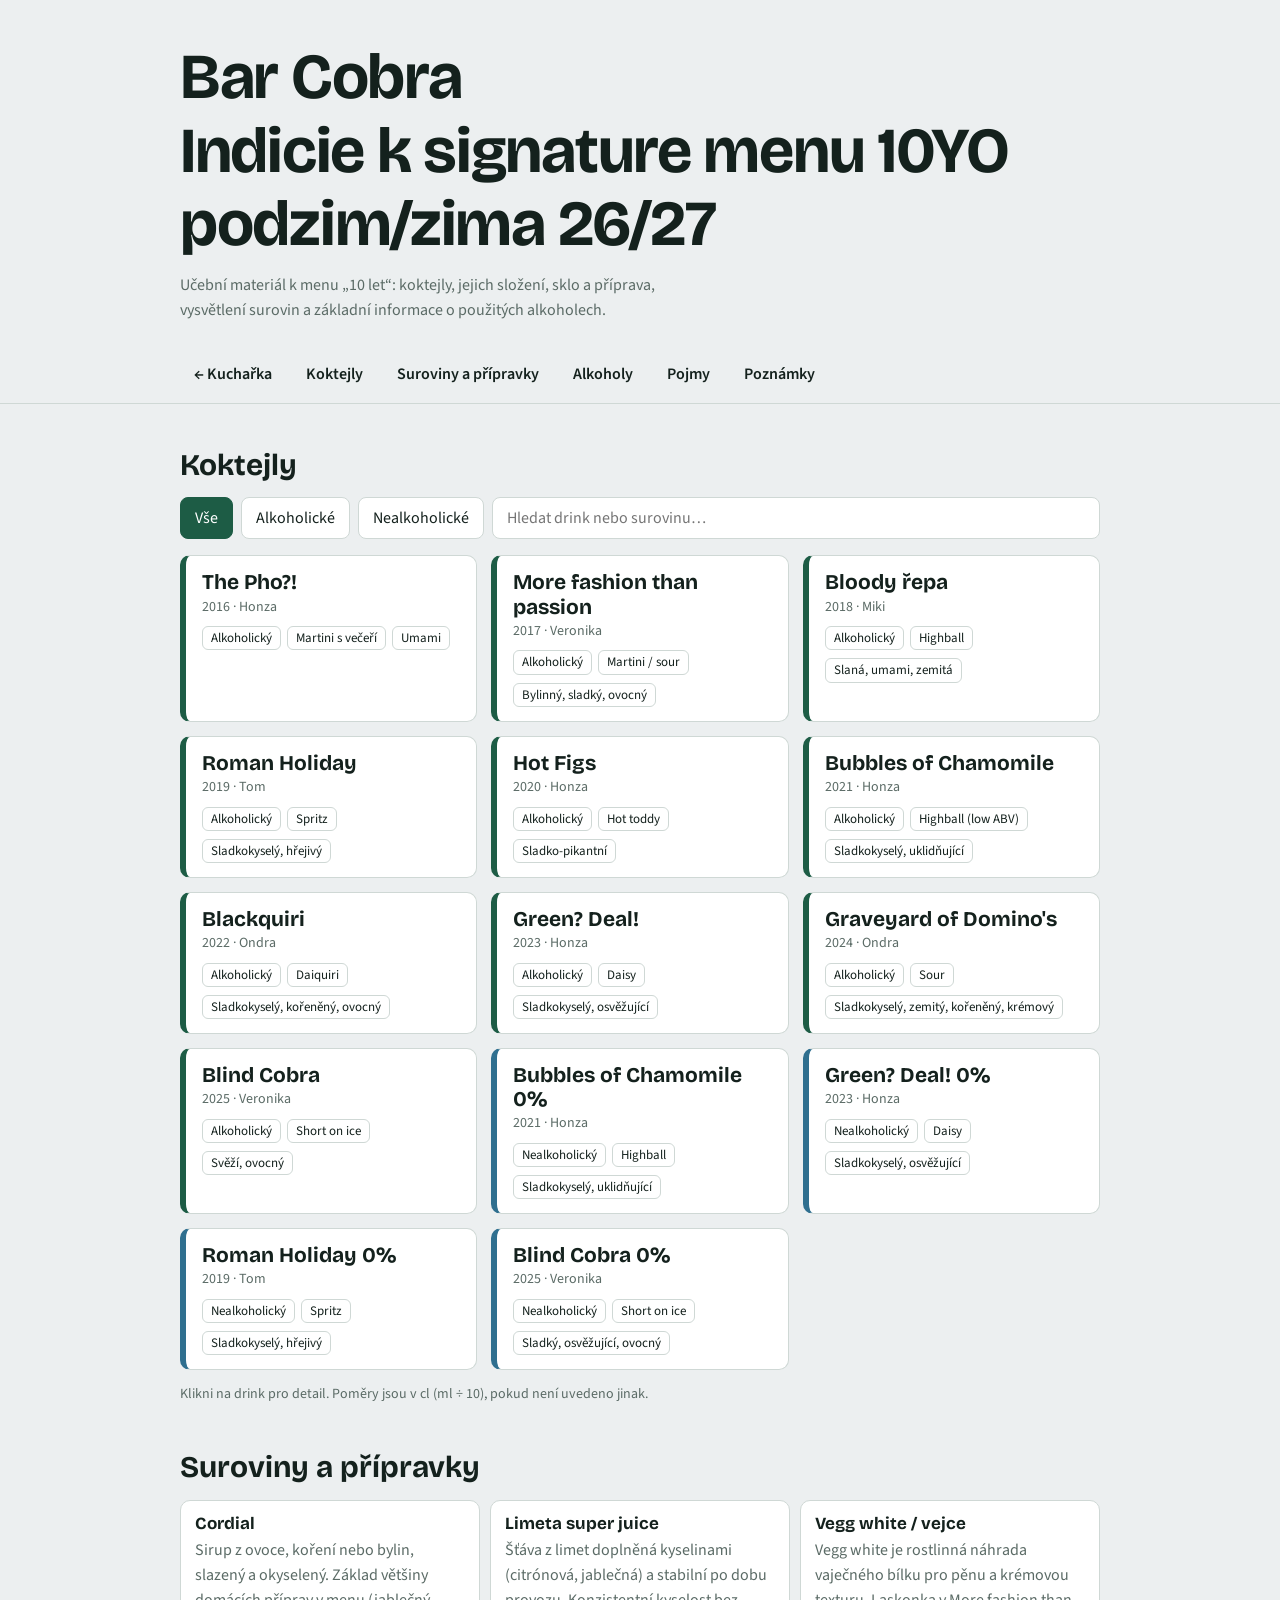
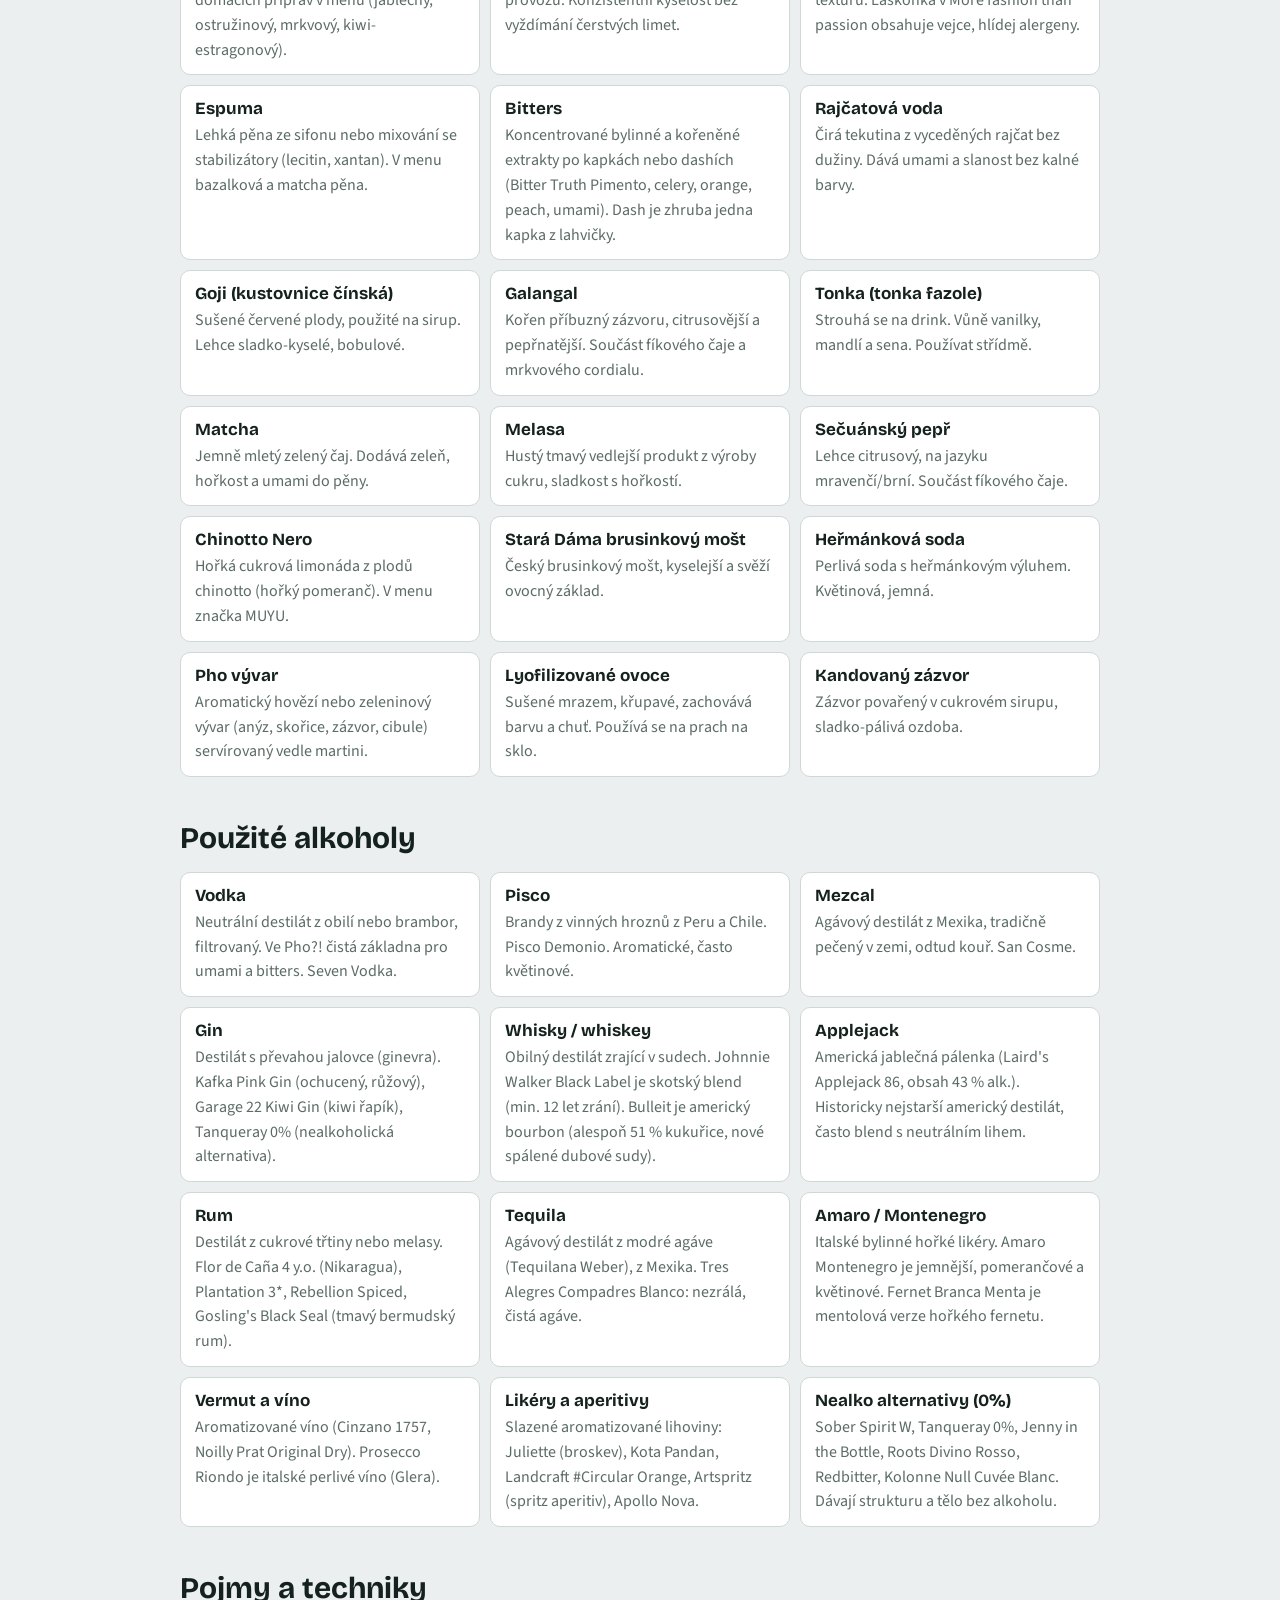
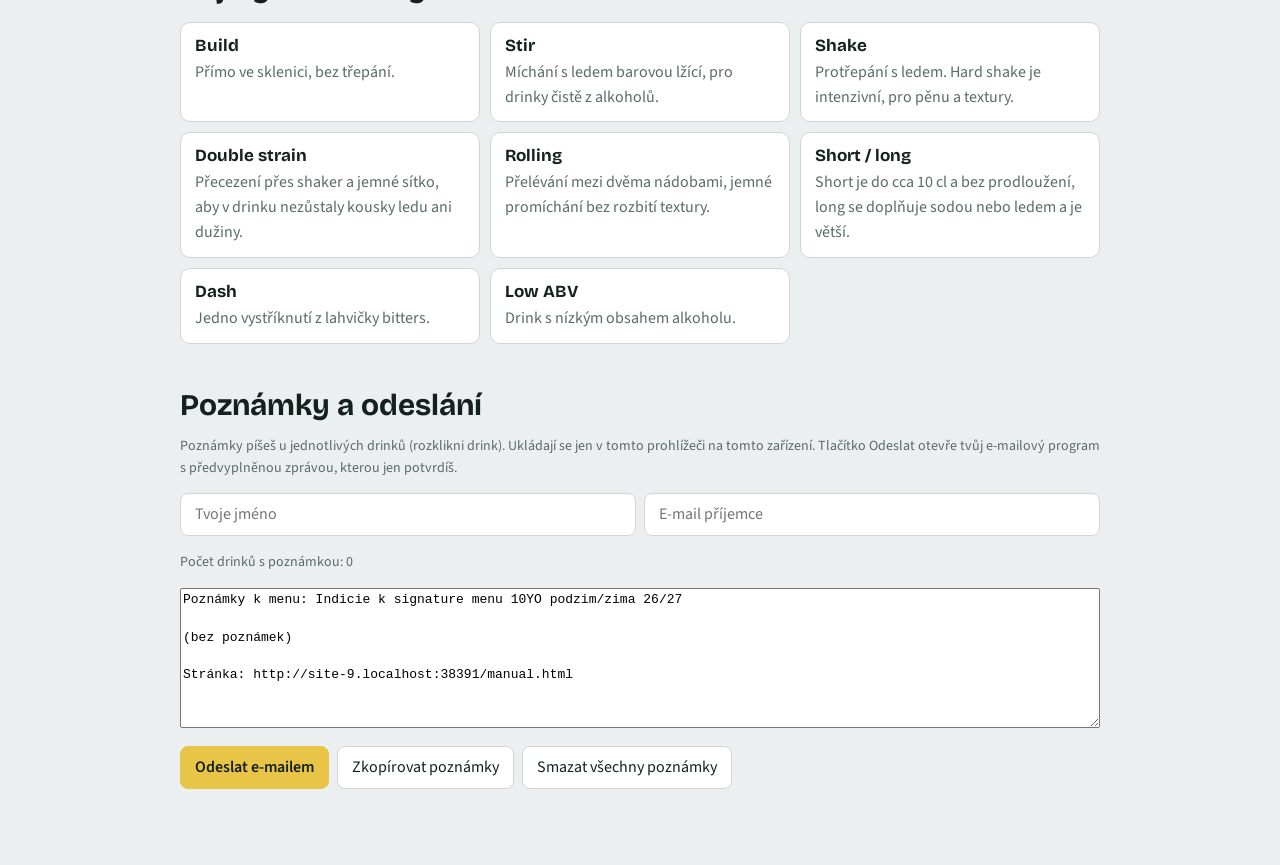
==== commit 1005b58e: "Fix typos in manual, link it from the cookbook bottom nav - manual.html: proofread drink intros and " ====
--- a/manual.html
+++ b/manual.html
@@ -42,7 +42,7 @@
 </style></head><body>
 <header><h1>Bar Cobra<br>Indicie k signature menu 10YO podzim/zima 26/27</h1>
 <p>Učební materiál k menu „10 let“: koktejly, jejich složení, sklo a příprava, vysvětlení surovin a základní informace o použitých alkoholech.</p></header>
-<nav><div><a href="#koktejly">Koktejly</a><a href="#suroviny">Suroviny a přípravky</a><a href="#alkohol">Alkoholy</a><a href="#pojmy">Pojmy</a><a href="#poznamky">Poznámky</a></div></nav>
+<nav><div><a href="/">← Kuchařka</a><a href="#koktejly">Koktejly</a><a href="#suroviny">Suroviny a přípravky</a><a href="#alkohol">Alkoholy</a><a href="#pojmy">Pojmy</a><a href="#poznamky">Poznámky</a></div></nav>
 <main>
 <section id="koktejly"><h2>Koktejly</h2>
 <div class="tools" role="group" aria-label="Filtr">
@@ -67,7 +67,7 @@
 {n:"Blackquiri",y:2022,a:"Ondra",alk:1,base:"Rum",type:"Daiquiri",glass:"Claret glass",m:"Shake, double strain",taste:"Sladkokyselý, kořeněný, ovocný",desc:"Ostružinová margarita ustoupila daiquiri plnému koření a s douškem uzené soli.",c:["5 cl Flor de Caña 4 y.o.","4 cl kořeněný ostružinový cordial","2 dash orange bitters"],g:"Prach na skle z uzené soli a lyofilizovaných ostružin",p:"Cordial: ostružiny (Ponthier pyré), tymián, fenykl, bílý pepř, semínka koriandru, hřebíček, limetové kůry.",al:"č. 6 (dle tabulky)"},
 {n:"Green? Deal!",y:2023,a:"Honza",alk:1,base:"Gin",type:"Daisy",glass:"Broušená whiskovka",m:"Hard shake, double strain, navrstvit pěnu",taste:"Sladkokyselý, osvěžující",desc:"Drink, který z modré zezelenal. Spojuje suroviny z celého světa.",c:["4 cl Garage 22 Kiwi Gin (kiwi řapík)","2 cl kiwi-estragonový cordial","1,5 cl Landcraft #Circular Orange","matcha pěna"],g:"Matcha pěna"},
 {n:"Graveyard of Domino's",y:2024,a:"Ondra",alk:1,base:"Tequila",type:"Sour",glass:"Čtyřhranná whiskovka",m:"Hard shake, double strain, nastrouhat tonku",taste:"Sladkokyselý, zemitý, kořeněný, krémový",desc:"Ze zemité margarity se stal krémovější sour, který drží kořeny: mrkev, galangal, kurkuma.",c:["4 cl Tres Alegres Compadres Blanco","3 cl kořeněný mrkvový cordial","2 cl Vegg white","agáve"],g:"Nastrouhaná tonka",p:"Cordial: mrkev, galangal, kafrový list, skořice, kurkuma."},
-{n:"Blind Cobra",y:2025,a:"Veronika",alk:1,base:"Whiskey",type:"Short on ice",glass:"Hliněný hrnek, podšálek, doily s razítkem Blind Cobra",m:"Shake and pour on ice block",taste:"Svěží, ovocná",desc:"Letní broskvovo-mátový drink v zimním kabátě: z pláže ke krbu, i se zákuskem.",c:["3 cl Bulleit Bourbon","2 cl broskvový likér Juliette","1 cl Fernet Branca Menta","1 cl lemon acid (citrónová kyselina)","2 dash peach bitters"],g:"Pralinka z hořké čokolády s broskvovo-mátovou náplní"},
+{n:"Blind Cobra",y:2025,a:"Veronika",alk:1,base:"Whiskey",type:"Short on ice",glass:"Hliněný hrnek, podšálek, doily s razítkem Blind Cobra",m:"Shake and pour on ice block",taste:"Svěží, ovocný",desc:"Letní broskvovo-mátový drink v zimním kabátě: z pláže ke krbu, i se zákuskem.",c:["3 cl Bulleit Bourbon","2 cl broskvový likér Juliette","1 cl Fernet Branca Menta","1 cl lemon acid (citrónová kyselina)","2 dash peach bitters"],g:"Pralinka z hořké čokolády s broskvovo-mátovou náplní"},
 {n:"Bubbles of Chamomile 0%",y:2021,a:"Honza",alk:0,base:"Sober Spirit W",type:"Highball",glass:"Highball",m:"Build",taste:"Sladkokyselý, uklidňující",desc:"Nealkoholická verze highballu.",c:["2 cl Sober Spirit W","3 cl kořeněný jablečný cordial","100 ml heřmánková soda"],g:"Kandovaný zázvor"},
 {n:"Green? Deal! 0%",y:2023,a:"Honza",alk:0,base:"Tanqueray 0%",type:"Daisy",glass:"Broušená whiskovka",m:"Hard shake, double strain, navrstvit pěnu",taste:"Sladkokyselý, osvěžující",desc:"Nealkoholická verze daisy.",c:["3 cl Tanqueray 0%","3 cl kiwi-estragonový cordial","1 cl Roots Divino Rosso","matcha pěna"],g:"Matcha pěna"},
 {n:"Roman Holiday 0%",y:2019,a:"Tom",alk:0,base:"Jenny in the Bottle",type:"Spritz",glass:"Broušený long",m:"Shake, double strain",taste:"Sladkokyselý, hřejivý",desc:"Nealkoholická verze spritzu.",c:["2 cl Jenny in the Bottle","1 cl Redbitter","8 cl Kolonne Null Cuvée Blanc","1 cl goji sirup","1 cl limeta super juice","4 cl Stará Dáma brusinkový mošt","top bazalková espuma"],g:"Bazalka"},
@@ -117,7 +117,7 @@
 [/umami bitters/,"Umami bitters","Bitters s hlubokou slanou chutí. V The Pho?! doplňují vývar po kapkách.",""],
 [/pho vývar/,"Pho vývar","Aromatický vývar (anýz, skořice, zázvor, cibule) podávaný vedle martini, aby si host drink zapil jako mini večeři.","Připravuje se v baru."],
 [/Pisco/,"Pisco Demonio de los Andes","Pisco je brandy z vinných hroznů, typické pro Peru a Chile; nezraje v sudech a je aromatické, často květinové. Demonio de los Andes je peruánské pisco (40 %).","Výrobce: vinařství Tacama v regionu Ica, jedno z nejstarších vinařství v Jižní Americe (základy od roku 1540)."],
-[/Montenegro/,"Amaro Montenegro","Italské bylinné hořké likér-amaro (cca 23 % alk.), z asi 40 bylin a koření. Jemnější, s pomerančem a květinovými tóny.","Výrobce: Bologna, Itálie, od roku 1885 (Stanislao Cobianchi)."],
+[/Montenegro/,"Amaro Montenegro","Italský bylinný hořký likér (amaro) (cca 23 % alk.), z asi 40 bylin a koření. Jemnější, s pomerančem a květinovými tóny.","Výrobce: Bologna, Itálie, od roku 1885 (Stanislao Cobianchi)."],
 [/MUYU|Chinotto/,"MUYU Chinotto Nero","Moderní likér (24 %) z plodů chinotto (hořký citrus) s chinou, dubovým mechem, curaçao pomerančem a kakaem. Citrusový, hořkosladký, vhodný do highballu s tonikem.","Značka vznikla 2019 u De Kuyper Royal Distillers (Nizozemsko, Schiedam). Autoři: barmani Alex Kratena, Monica Berg a Simone Caporale; Chinotto Nero vytvořil Simone Caporale."],
 [/džus z marakuji|passion/,"Džus z marakuji","Exotická šťáva s výraznou kyselostí a aromatem. V More fashion than passion dává tropickou kyselost.",""],
 [/citr[oó]n|lemon acid/,"Citrónová šťáva / lemon acid","Čerstvá šťáva dává kyselost, lemon acid je citrónová kyselina v prášku nebo roztoku pro stálou kyselost.",""],
@@ -131,12 +131,12 @@
 [/Prosecco/,"Prosecco Riondo","Italské perlivé víno z odrůdy Glera, svěží, ovocné, s lehkou sladkostí.","Značka Riondo, oblast Veneto, Itálie."],
 [/goji|kustovnice/,"Goji sirup","Sirup ze sušených plodů goji (kustovnice čínská). Sladko-kyselý, bobulový. Recept v sekci Přípravky.","Připravuje se v baru."],
 [/limeta/,"Limeta super juice","Šťáva z limet doplněná kyselinami (citrónová, jablečná) a stabilní po dobu provozu. Konzistentní kyselost.",""],
-[/Stará Dáma/,"Stará Dáma brusinkový mošt","Brusinkový mošt, lehce kyselý, ovocný základ spritzu.","Česká značka. Detaily doplňte."],
+[/Stará Dáma/,"Stará Dáma brusinkový mošt","Brusinkový mošt, lehce kyselý, ovocný základ spritzu.","Česká značka. Detaily zatím chybí."],
 [/bazalkov/,"Bazalková espuma","Lehká pěna z bazalky se stabilizátory (lecitin, xantan). Recept v sekci Přípravky.","Připravuje se v baru."],
 [/Johnnie Walker/,"Johnnie Walker Black Label","Skotská blendovaná whisky, zraje minimálně 12 let. Kouřová, ovocná, kořeněná.","Značka založená Johnem Walkerem (1820, Kilmarnock), dnes patří Diageu."],
 [/fíkový čaj/,"Fíkový čaj s galangalem","Čaj z fíků s galangalem (kořen příbuzný zázvoru) a sečuánským pepřem. Dává hřejivou kořeněnost.","Připravuje se v baru."],
 [/melasa/,"Melasa bitters","Bitters s melasou, hořkosladký a tmavý. V tabulce s otazníkem.",""],
-[/Applejack/,"Laird's Applejack 86","Americká jablečná pálenka (apple brandy), blend s neutrálním lihem, cca 43 % alk.","Laird & Company, New Jersey, od roku 1780 jedna z nejstarších licencovaných lihovarů v USA."],
+[/Applejack/,"Laird's Applejack 86","Americká jablečná pálenka (apple brandy), blend s neutrálním lihem, cca 43 % alk.","Laird & Company, New Jersey, od roku 1780 jeden z nejstarších licencovaných lihovarů v USA."],
 [/jablečný cordial/,"Kořeněný jablečný cordial","Sirup z jablek s kořením, slazený a okyselený. Základ highballu.","Připravuje se v baru."],
 [/heřmánk/,"Heřmánková soda","Perlivá soda s heřmánkovým výluhem, květinová a jemná.",""],
 [/Flor de Ca/,"Flor de Caña 4 y.o.","Rum z Nikaraguy, čtyřletý, lehký a čistý. Dobrý na sour a daiquiri.","Výrobce: Compañía Licorera de Nicaragua, Chichigalpa, zrání na úpatí sopky San Cristóbal."],
@@ -144,13 +144,13 @@
 [/orange bitters/,"Orange bitters","Bitters s hořkým pomerančem. Dodává citrusovou hořkost.",""],
 [/Garage 22/,"Garage 22 Kiwi Gin","Gin s kiwi řapíkem, ovocný a zelený. Gin je destilát s převahou jalovce.","Garage22 je první craft palírna v Praze (od roku 2017, Praha 7), vyrábí London Dry a sezónní speciály."],
 [/kiwi/,"Kiwi-estragonový cordial","Sirup z kiwi a estragonu (tarragon), svěží, zelený, lehce anýzový.","Připravuje se v baru."],
-[/Landcraft/,"Landcraft #Circular Orange","Pomerančový likér, v menu s důrazem na zero-waste přístup.","Malý český lihovar v Tursku u Prahy (Ondřej Kopička), zaměřený na zero waste, vlastní byliny a ovoce. Konkrétní postup u Circular Orange doplňte."],
+[/Landcraft/,"Landcraft #Circular Orange","Pomerančový likér, v menu s důrazem na zero-waste přístup.","Malý český lihovar v Tursku u Prahy (Ondřej Kopička), zaměřený na zero waste, vlastní byliny a ovoce. Konkrétní postup u Circular Orange zatím chybí."],
 [/matcha/,"Matcha pěna","Jemně mletý zelený čaj ve formě pěny. Zeleň, hořkost, umami.",""],
 [/Tres Alegres/,"Tres Alegres Compadres Blanco","Blanco tequila: nezrálá, z modré agáve, čistá agávová chuť. Název znamená „tři veselí kamarádi“.","Výrobce: La Cofradía, město Tequila, Jalisco, Mexiko. Značka je z roku 1992."],
 [/mrkvov/,"Kořeněný mrkvový cordial","Sirup z mrkve, galangalu, kafrového listu, skořice a kurkumy. Zemitý, kořeněný.","Připravuje se v baru."],
 [/agáve/,"Agáve sirup","Sladidlo z agáve, jemnější než cukr, dobře jde k tequile.",""],
 [/Bulleit/,"Bulleit Bourbon","Americký bourbon s vyšším podílem žita, kořeněný a suchý.","Značku založil Tom Bulleit, Kentucky, dnes Diageo."],
-[/Juliette|broskv.*likér/,"Broskvový likér Juliette","Likér z broskví, sladký a ovocný.","Detaily výrobce doplňte."],
+[/Juliette|broskv.*likér/,"Broskvový likér Juliette","Likér z broskví, sladký a ovocný.","Detaily výrobce zatím chybí."],
 [/Fernet/,"Fernet Branca Menta","Mentolová verze hořkého bylinného likéru fernet. Chladivá, hořká.","Fratelli Branca, Milán, od roku 1845."],
 [/peach bitters/,"Peach bitters","Bitters s broskví, ovocný a hořkosladký.",""],
 [/Sober Spirit/,"Sober Spirit W","Nealkoholická (0,0 %) alternativa bourbonu: ze tříletého destilátu „bourbonizovaného“ redestilací s pražením dubové kůry. Dřevitá, s tóny karamelu, čokolády a vanilky. Dávkuje se jako whisky (4 až 5 cl).","Sober Spirits, Francie, palírna z roku 1875; alkohol z destilátu se odděluje a využívá v parfumerii."],
@@ -161,9 +161,9 @@
 [/Kolonne/,"Kolonne Null Cuvée Blanc","Dealkoholizované bílé víno (cuvée), šetrně zbavené alkoholu, drží strukturu a kyselinu.","Haus Kolonne, Berlín, Německo (od roku 2018); vína vznikají ve spolupráci s rodinnými vinařstvími."],
 [/mátov|čaje a broskve/,"Mátovo-broskvový cordial","Sirup z mátového čaje a broskve. Recept v sekci Přípravky.","Připravuje se v baru."]
 ];
-const LEADS={"The Pho?!":"Drink vychází z původní verze what the pho, ale je přetvořený do úplně nového kabátu. Z původního smashe se stalo martini. Plný, komplexní, široce oblíbený koktejl, který s sebou přináší ne jenom drink, ale i zážitek v podobě mini večeře.","More fashion than passion":"Populární ,letní klasika, která už viděla několik verzí ted vyměnila hrozny v podoba prosecca , za pokročilejší pisco. Amaro zůstává - attitude nastupuje .","Bloody řepa":"Kouřovo zemitý twist na už tak netradinči pojetí bloody mary","Roman Holiday":"Vzpomínka na prázdninový drink, který vás zahřeje v zimních měsících.","Hot Figs":"Figs from the past v horkém podání, z klasického horses neck se stal hot toddy. Jenomže si nasadil zimní a pěkně kořeněný kabát.","Bubbles of Chamomile":"Hřejivý gimlet nahradil low abv svěží hoghball, který tě osvěží, ale nechá tě v klidu","Blackquiri":"Ostružinovou margaritu nám nahradí daiquiry se sílou plno koření na zahřátí a douškem uzené soli.","Green? Deal!":"Tenhle drink z modré zezelenal závisti, avšak závisti ostatních koktejlů. Dostal novou barvu, stále ale spojuje suroviny ze všech částí světa.","Graveyard of Domino's":"Ze zemito spicy nevšední margarity se nám stává krémovější sour, který se stále drží svých kořenů (mrkev, galangal, kurkuma)","Blind Cobra":"Původně letní , osvěžující broskvovo- mátový drink oblékl zimní kabát .z pláže ke krbu i se zákuskem ."};
+const LEADS={"The Pho?!":"Drink vychází z původní verze What the Pho, ale je přetvořený do úplně nového kabátu. Z původního smashe se stalo martini. Plný, komplexní, široce oblíbený koktejl, který s sebou přináší nejen drink, ale i zážitek v podobě mini večeře.","More fashion than passion":"Populární letní klasika, která už viděla několik verzí, teď vyměnila hrozny v podobě prosecca za pokročilejší pisco. Amaro zůstává – attitude nastupuje.","Bloody řepa":"Kouřovo-zemitý twist na už tak netradiční pojetí Bloody Mary.","Roman Holiday":"Vzpomínka na prázdninový drink, který vás zahřeje v zimních měsících.","Hot Figs":"Figs from the Past v horkém podání: z klasického Horse's Neck se stal hot toddy. Jenomže si nasadil zimní a pěkně kořeněný kabát.","Bubbles of Chamomile":"Hřejivý gimlet nahradil svěží low ABV highball, který tě osvěží, ale nechá tě v klidu.","Blackquiri":"Ostružinovou margaritu nám nahradí daiquiri se spoustou koření na zahřátí a douškem uzené soli.","Green? Deal!":"Tenhle drink z modré zezelenal závistí – ale závistí ostatních koktejlů. Dostal novou barvu, stále ale spojuje suroviny ze všech částí světa.","Graveyard of Domino's":"Ze zemito-spicy nevšední margarity se nám stává krémovější sour, který se stále drží svých kořenů (mrkev, galangal, kurkuma).","Blind Cobra":"Původně letní, osvěžující broskvovo-mátový drink oblékl zimní kabát: z pláže ke krbu i se zákuskem."};
 const LEAD=n=>LEADS[n.replace(/ 0%$/,"")]||"";
-const info=s=>INFO.find(x=>x[0].test(s))||[0,s,"Popis zatím chybí, doplňte ho.",""];
+const info=s=>INFO.find(x=>x[0].test(s))||[0,s,"Popis zatím chybí.",""];
 const MAIL="",TITLE="Indicie k signature menu 10YO podzim/zima 26/27";let NOTES={};try{NOTES=JSON.parse(localStorage.getItem("cobra-notes")||"{}")}catch(e){}
 const save=()=>{try{localStorage.setItem("cobra-notes",JSON.stringify(NOTES))}catch(e){}};const esc=s=>String(s).replace(/&/g,"&amp;").replace(/</g,"&lt;");
 const el=id=>document.getElementById(id);let f="all";
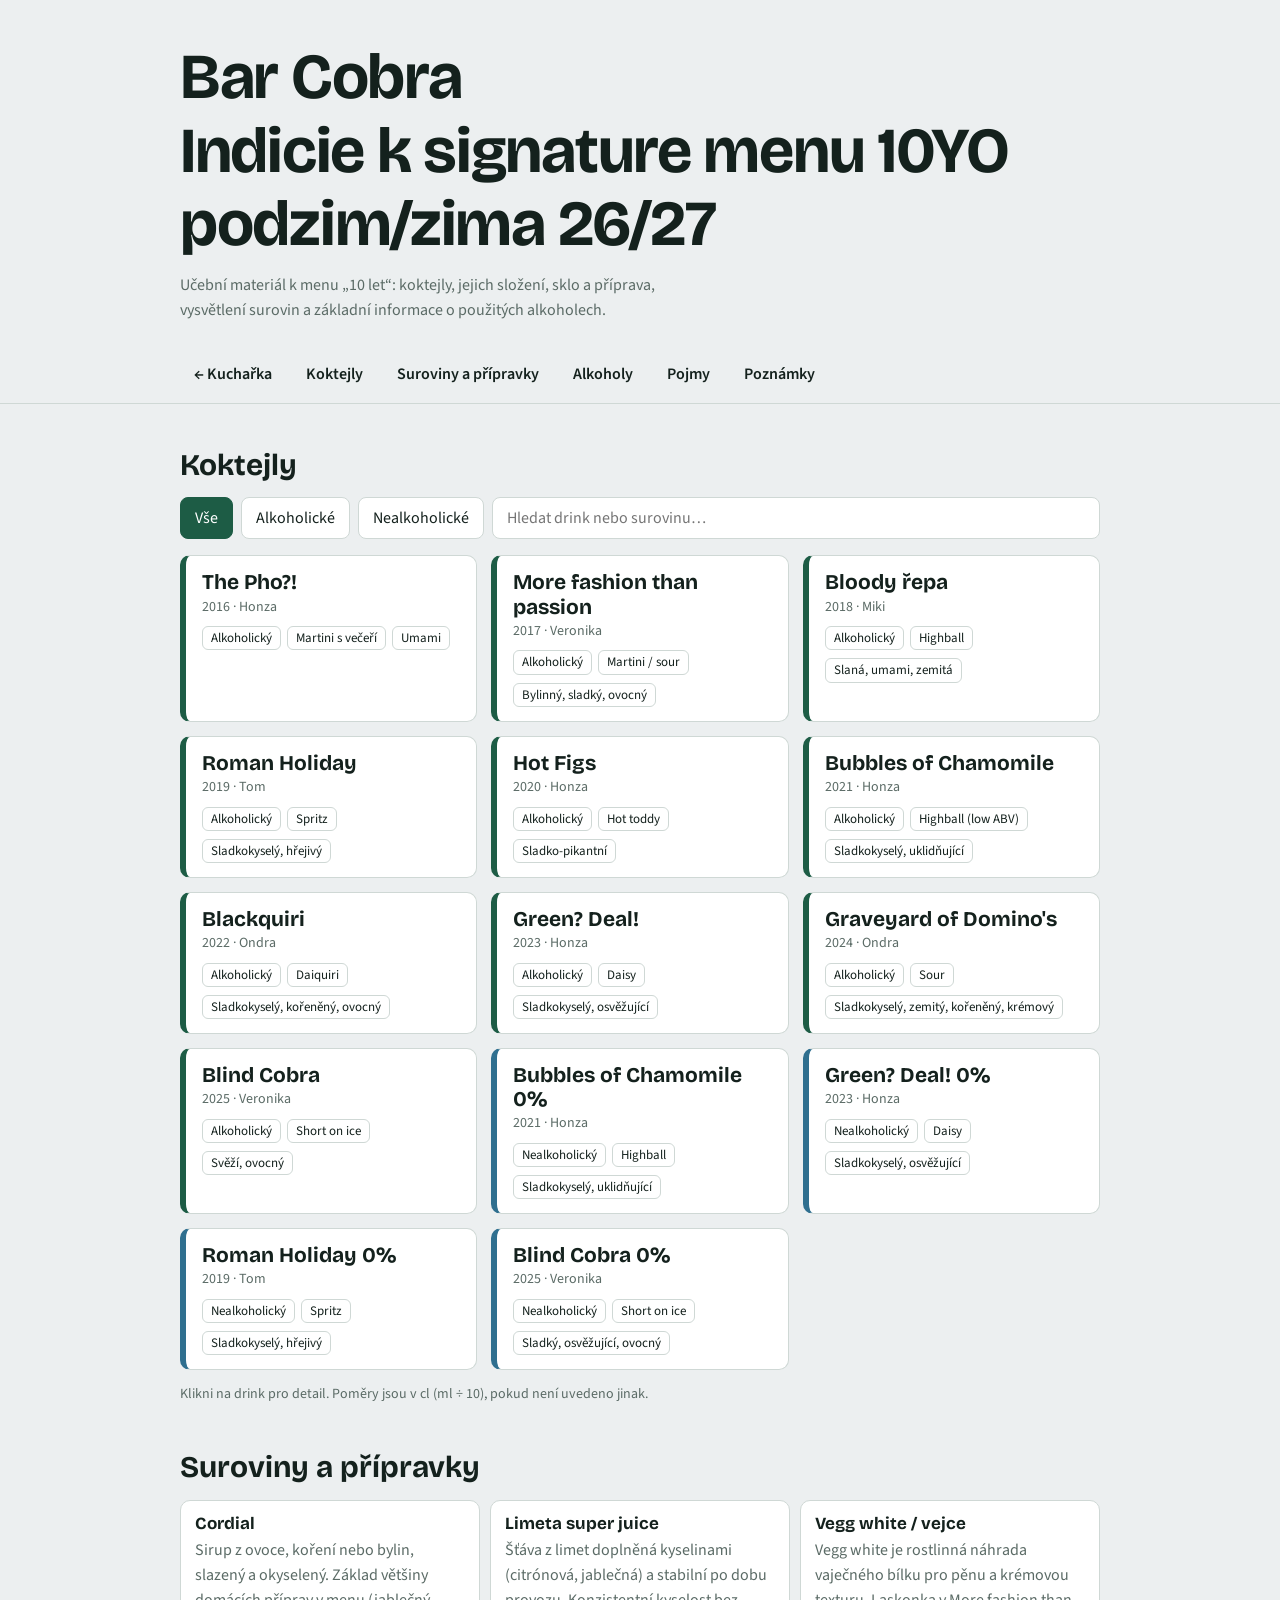
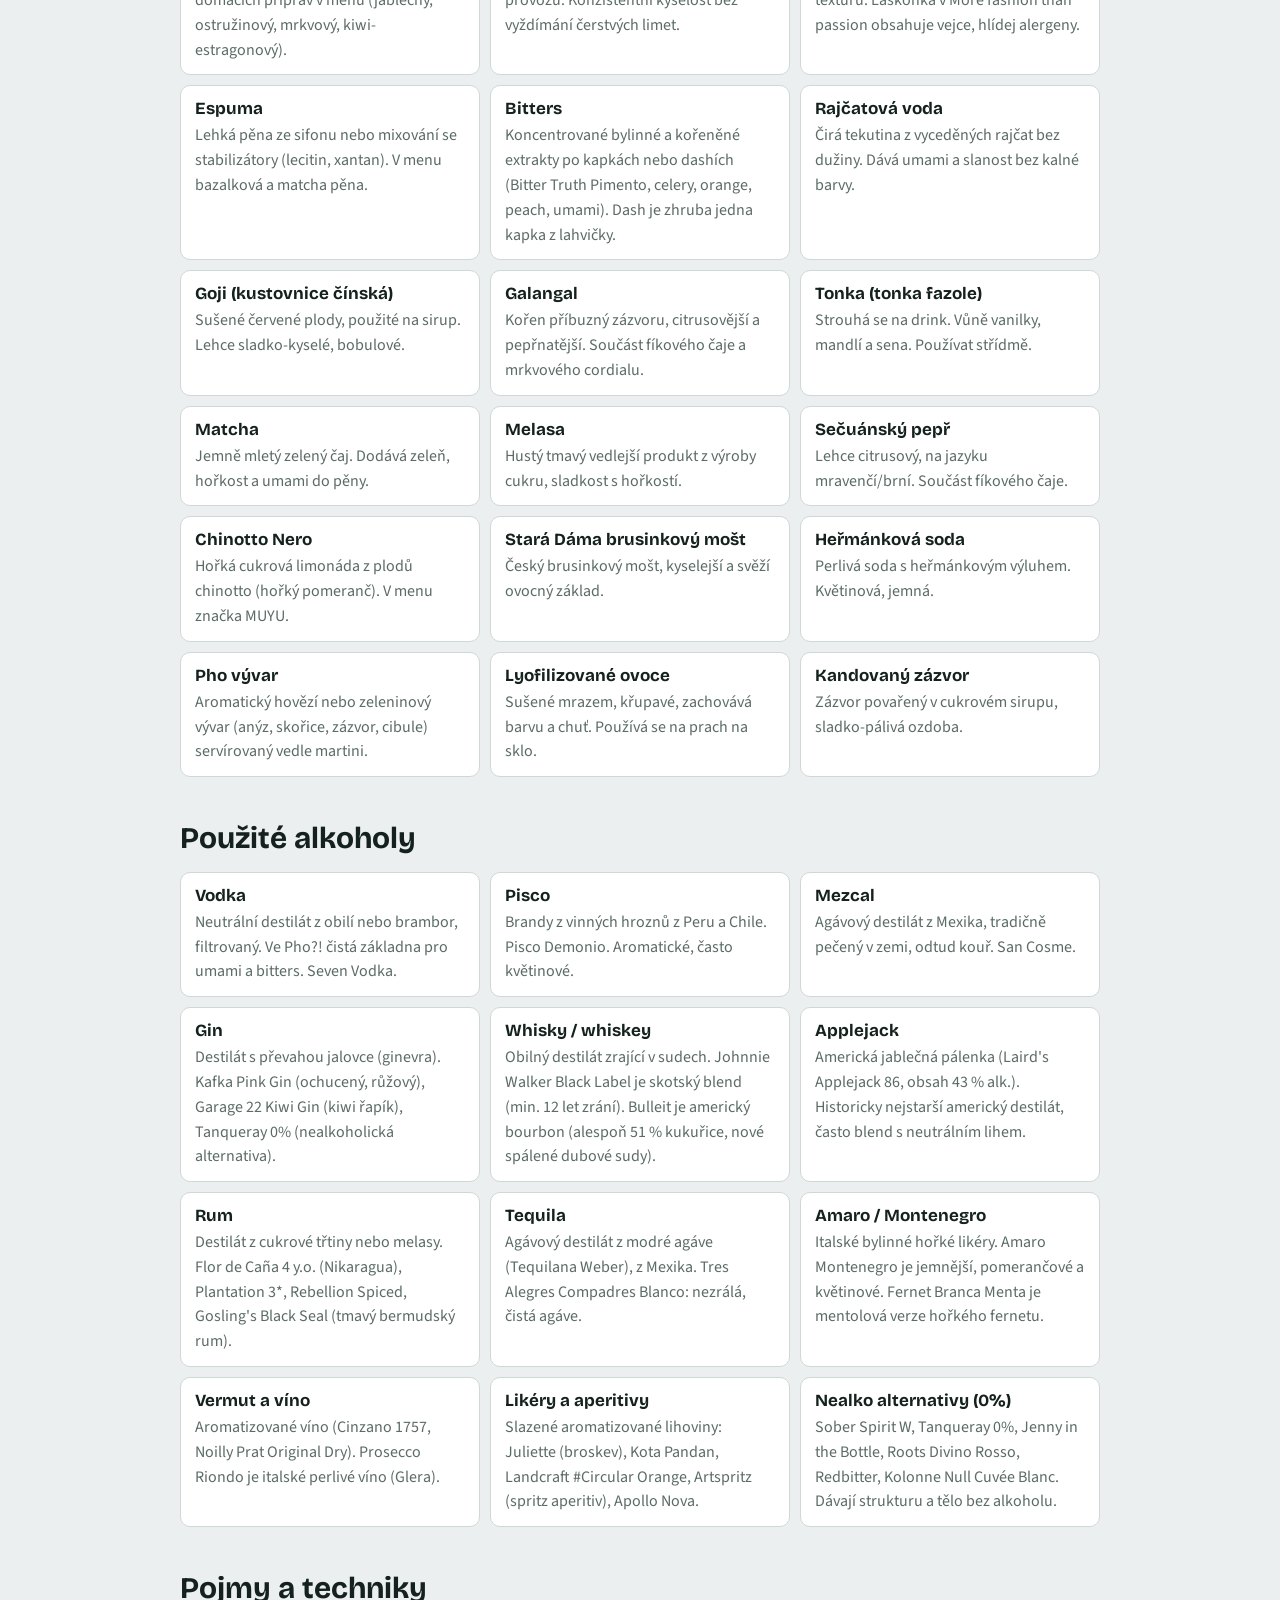
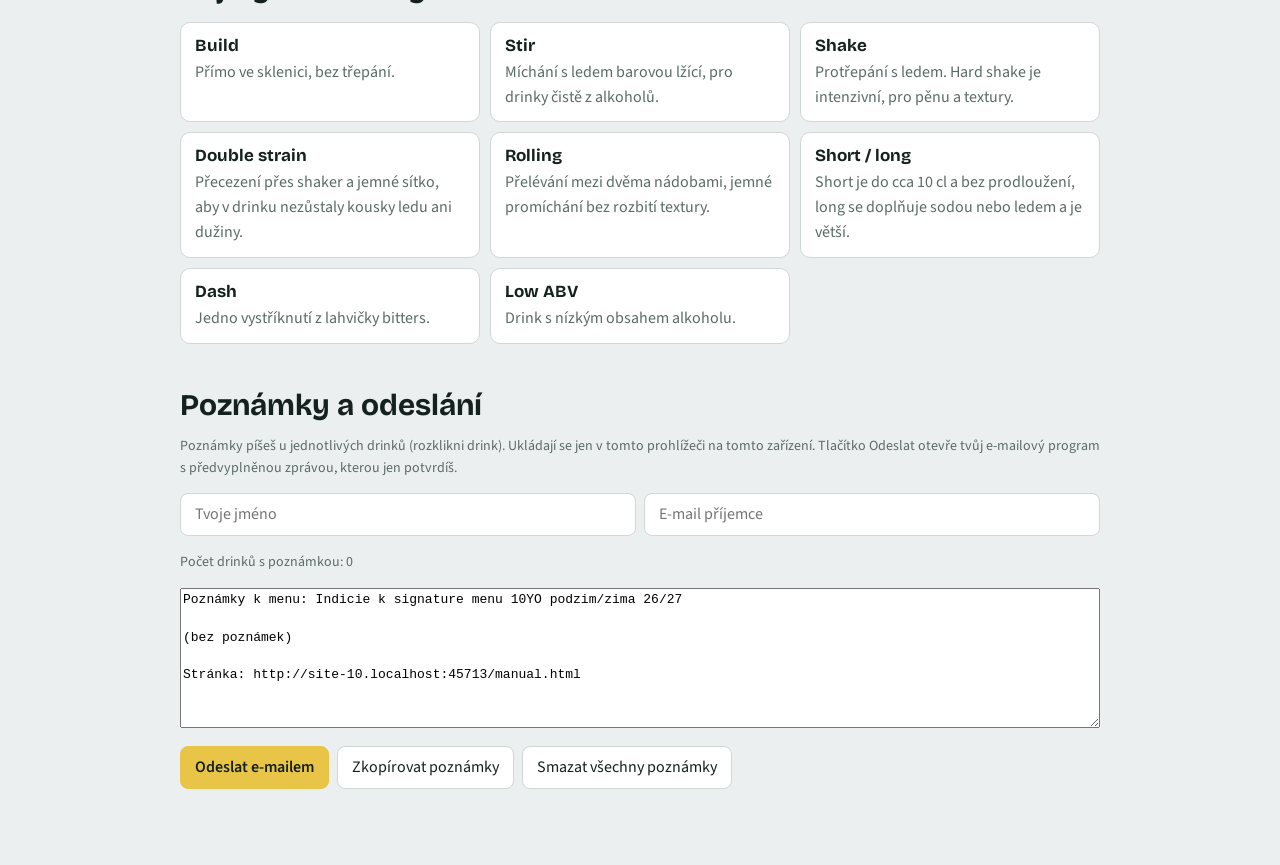
==== commit 0de1b20c: "Manual: smooth scroll for section tabs, offset sections below sticky nav Co-Authored-By: Claude Opus" ====
--- a/manual.html
+++ b/manual.html
@@ -18,7 +18,7 @@
 nav a{padding:6px 14px;border-radius:99px;text-decoration:none;color:var(--fg);font-weight:600;white-space:nowrap}
 nav a:hover,nav a:focus-visible{background:var(--y);color:#14211d;outline:none}
 main{max-width:960px;margin:auto;padding:0 20px 60px}
-section{margin-top:44px}h2{font-size:30px;margin-bottom:14px}
+section{margin-top:44px;scroll-margin-top:64px}h2{font-size:30px;margin-bottom:14px}
 .tools{display:flex;gap:8px;flex-wrap:wrap;margin-bottom:16px}
 .tools button,.tools input{font:inherit;border:1px solid var(--line);background:var(--card);color:var(--fg);padding:8px 14px;border-radius:8px}
 .tools button[aria-pressed=true]{background:var(--g);color:#fff;border-color:var(--g)}
@@ -185,6 +185,7 @@
 el("copy").onclick=async()=>{const o=el("out");try{await navigator.clipboard.writeText(o.value);say("Zkopírováno.")}catch(e){o.focus();o.select();say("Text je označen, zkopíruj ho (Ctrl+C / Cmd+C).")}};
 el("clr").onclick=()=>{if(confirm("Opravdu smazat všechny poznámky?")){NOTES={};save();render();sum();say("Poznámky smazány.")}};
 ["who","to"].forEach(i=>el(i).addEventListener("input",()=>{try{localStorage.setItem("cobra-"+i,el(i).value)}catch(e){}sum()}));
+document.querySelectorAll('nav a[href^="#"]').forEach(a=>a.addEventListener("click",e=>{const t=document.getElementById(a.getAttribute("href").slice(1));if(!t)return;e.preventDefault();t.scrollIntoView({behavior:"smooth",block:"start"})}));
 el("q").oninput=render;render();
 el("to").value=MAIL;try{el("to").value=localStorage.getItem("cobra-to")||MAIL;el("who").value=localStorage.getItem("cobra-who")||""}catch(e){}sum();
 const dl=(a)=>a.map(x=>`<div><dt>${x[0]}</dt><dd>${x[1]}</dd></div>`).join("");
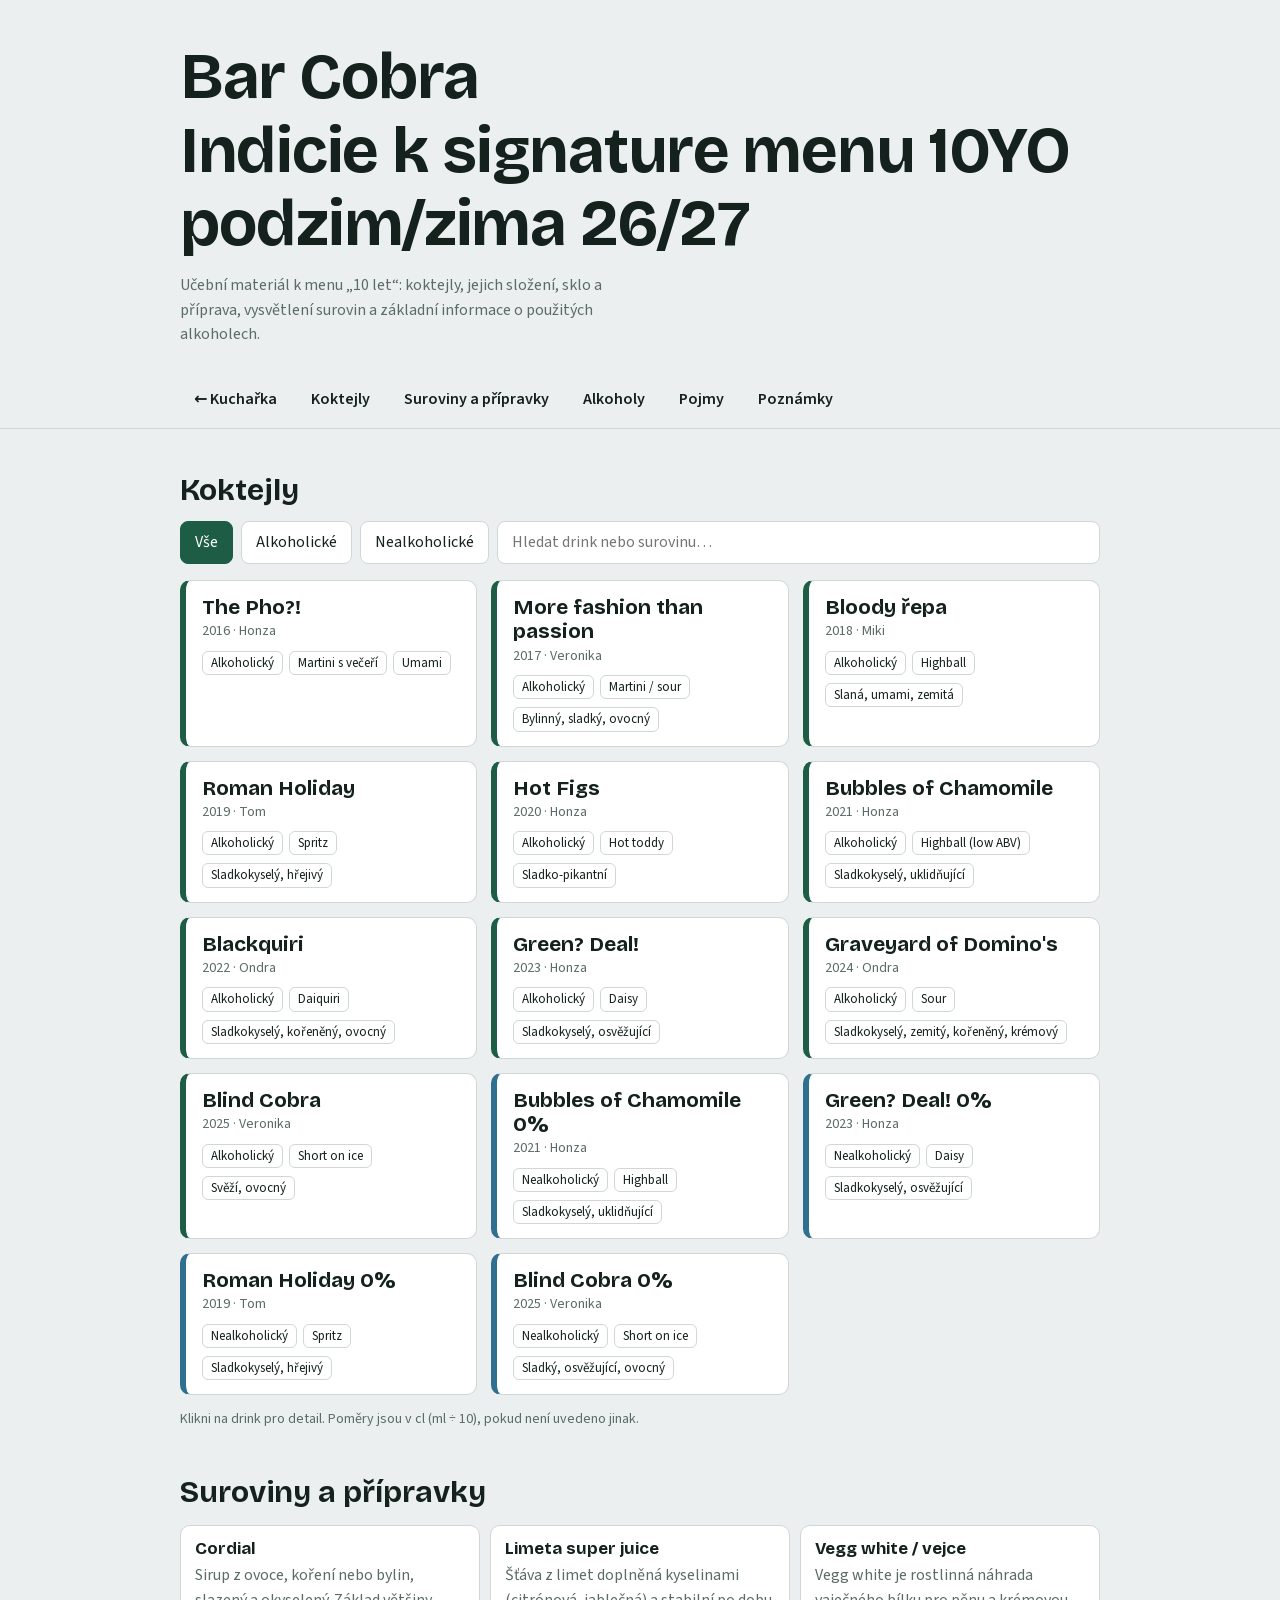
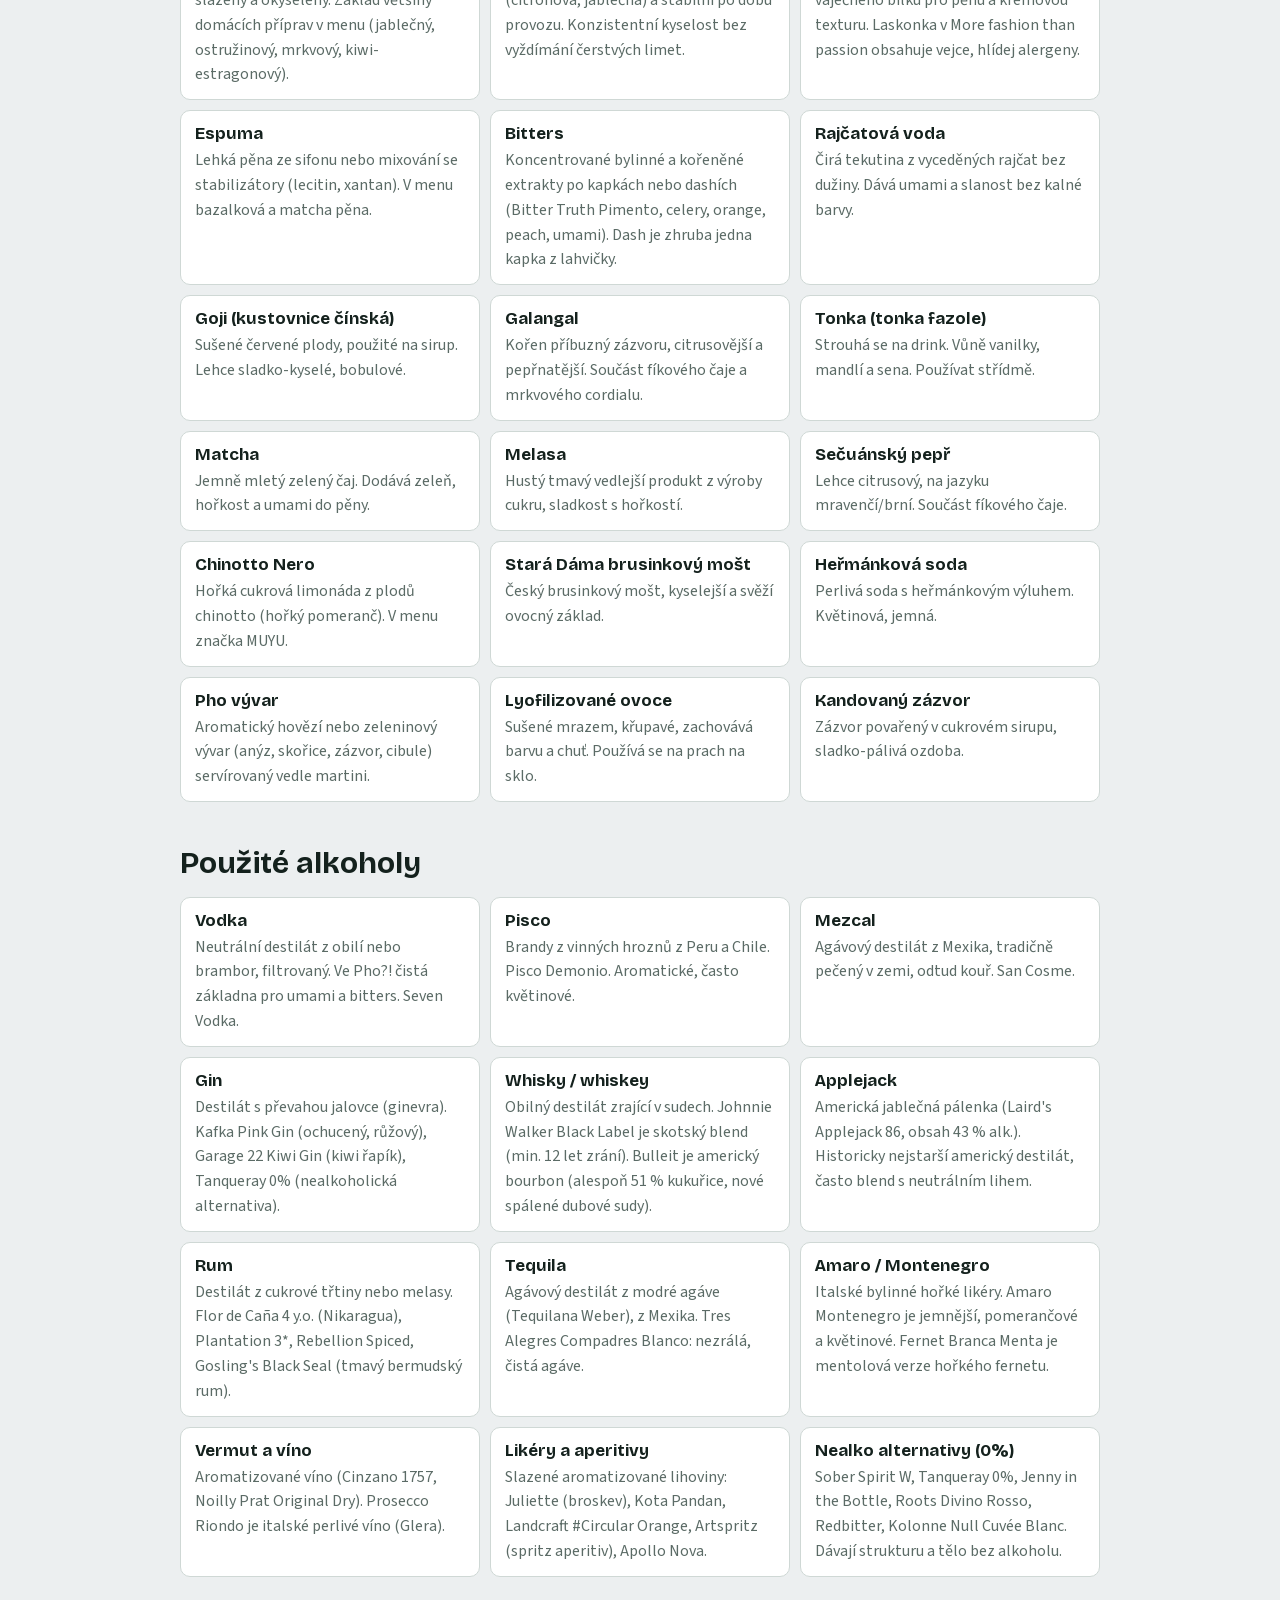
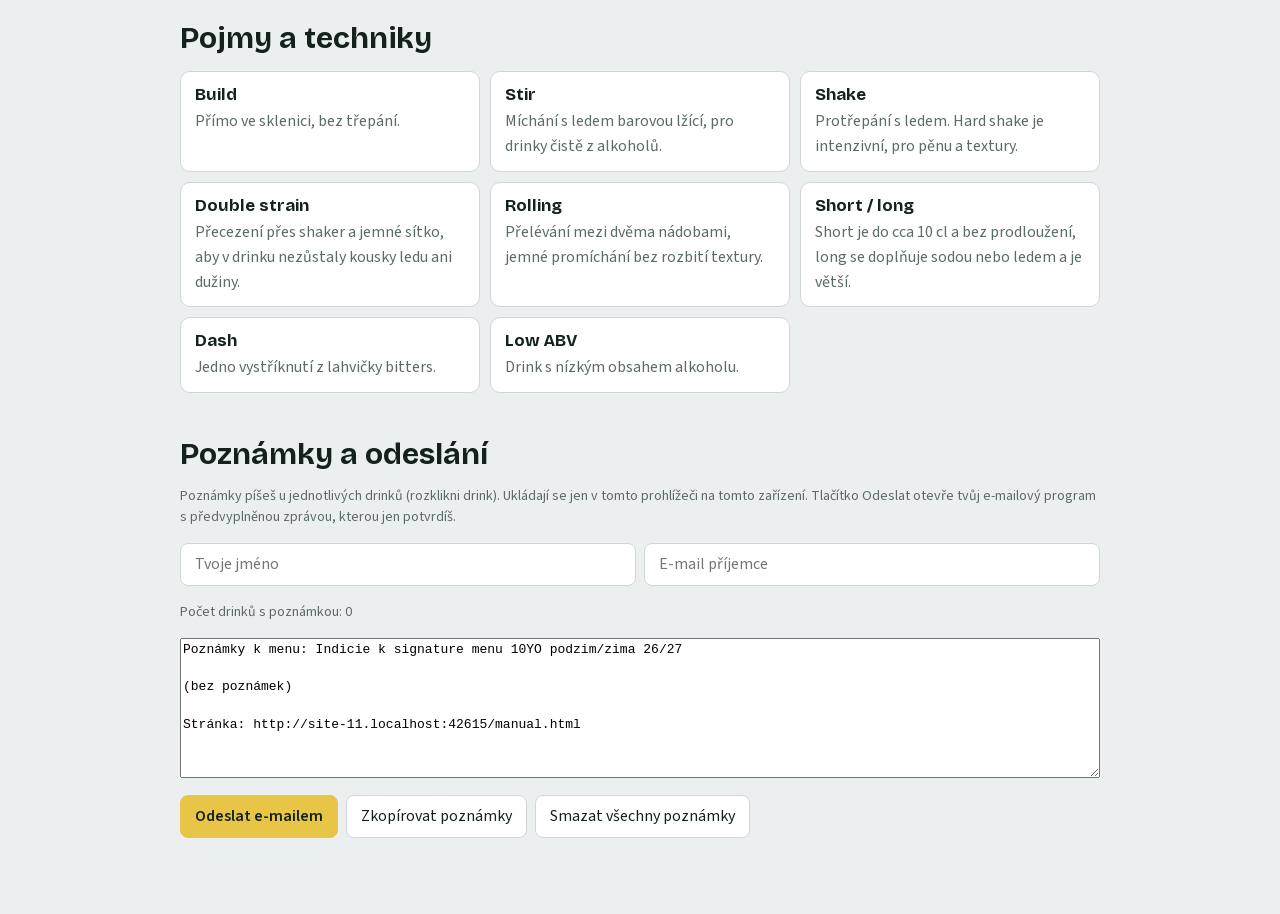
==== commit 85a2649c: "Self-host fonty v manual.html (Bricolage Grotesque, Source Sans 3) místo Google Fonts Stejný důvod j" ====
--- a/manual.html
+++ b/manual.html
@@ -2,8 +2,16 @@
 <html lang="cs"><head><meta charset="utf-8">
 <meta name="viewport" content="width=device-width, initial-scale=1, viewport-fit=cover">
 <title>Indicie k signature menu 10YO podzim/zima 26/27</title>
-<link rel="stylesheet" href="https://fonts.googleapis.com/css2?family=Bricolage+Grotesque:wght@500;700&family=Source+Sans+3:wght@400;600&display=swap">
 <style>
+/* fonty (self-hosted, Bricolage Grotesque + Source Sans 3, OFL licence) */
+@font-face{font-family:'Bricolage Grotesque';font-style:normal;font-weight:500;font-display:swap;src:url('fonts/bricolage-grotesque-500-latin.woff2') format('woff2');unicode-range:U+0000-00FF,U+0131,U+0152-0153,U+02BB-02BC,U+02C6,U+02DA,U+02DC,U+0304,U+0308,U+0329,U+2000-206F,U+20AC,U+2122,U+2191,U+2193,U+2212,U+2215,U+FEFF,U+FFFD}
+@font-face{font-family:'Bricolage Grotesque';font-style:normal;font-weight:500;font-display:swap;src:url('fonts/bricolage-grotesque-500-latin-ext.woff2') format('woff2');unicode-range:U+0100-02BA,U+02BD-02C5,U+02C7-02CC,U+02CE-02D7,U+02DD-02FF,U+0304,U+0308,U+0329,U+1D00-1DBF,U+1E00-1E9F,U+1EF2-1EFF,U+2020,U+20A0-20AB,U+20AD-20C4,U+2113,U+2C60-2C7F,U+A720-A7FF}
+@font-face{font-family:'Bricolage Grotesque';font-style:normal;font-weight:700;font-display:swap;src:url('fonts/bricolage-grotesque-700-latin.woff2') format('woff2');unicode-range:U+0000-00FF,U+0131,U+0152-0153,U+02BB-02BC,U+02C6,U+02DA,U+02DC,U+0304,U+0308,U+0329,U+2000-206F,U+20AC,U+2122,U+2191,U+2193,U+2212,U+2215,U+FEFF,U+FFFD}
+@font-face{font-family:'Bricolage Grotesque';font-style:normal;font-weight:700;font-display:swap;src:url('fonts/bricolage-grotesque-700-latin-ext.woff2') format('woff2');unicode-range:U+0100-02BA,U+02BD-02C5,U+02C7-02CC,U+02CE-02D7,U+02DD-02FF,U+0304,U+0308,U+0329,U+1D00-1DBF,U+1E00-1E9F,U+1EF2-1EFF,U+2020,U+20A0-20AB,U+20AD-20C4,U+2113,U+2C60-2C7F,U+A720-A7FF}
+@font-face{font-family:'Source Sans 3';font-style:normal;font-weight:400;font-display:swap;src:url('fonts/source-sans-3-400-latin.woff2') format('woff2');unicode-range:U+0000-00FF,U+0131,U+0152-0153,U+02BB-02BC,U+02C6,U+02DA,U+02DC,U+0304,U+0308,U+0329,U+2000-206F,U+20AC,U+2122,U+2191,U+2193,U+2212,U+2215,U+FEFF,U+FFFD}
+@font-face{font-family:'Source Sans 3';font-style:normal;font-weight:400;font-display:swap;src:url('fonts/source-sans-3-400-latin-ext.woff2') format('woff2');unicode-range:U+0100-02BA,U+02BD-02C5,U+02C7-02CC,U+02CE-02D7,U+02DD-02FF,U+0304,U+0308,U+0329,U+1D00-1DBF,U+1E00-1E9F,U+1EF2-1EFF,U+2020,U+20A0-20AB,U+20AD-20C4,U+2113,U+2C60-2C7F,U+A720-A7FF}
+@font-face{font-family:'Source Sans 3';font-style:normal;font-weight:600;font-display:swap;src:url('fonts/source-sans-3-600-latin.woff2') format('woff2');unicode-range:U+0000-00FF,U+0131,U+0152-0153,U+02BB-02BC,U+02C6,U+02DA,U+02DC,U+0304,U+0308,U+0329,U+2000-206F,U+20AC,U+2122,U+2191,U+2193,U+2212,U+2215,U+FEFF,U+FFFD}
+@font-face{font-family:'Source Sans 3';font-style:normal;font-weight:600;font-display:swap;src:url('fonts/source-sans-3-600-latin-ext.woff2') format('woff2');unicode-range:U+0100-02BA,U+02BD-02C5,U+02C7-02CC,U+02CE-02D7,U+02DD-02FF,U+0304,U+0308,U+0329,U+1D00-1DBF,U+1E00-1E9F,U+1EF2-1EFF,U+2020,U+20A0-20AB,U+20AD-20C4,U+2113,U+2C60-2C7F,U+A720-A7FF}
 :root{--bg:#eceff0;--fg:#14211d;--mut:#5b6b66;--card:#fff;--line:#cfd8d5;--g:#1d5c45;--y:#e8c547;--na:#2f6f8f;box-sizing:border-box;padding-top:env(safe-area-inset-top,0px);padding-bottom:env(safe-area-inset-bottom,0px)}
 @media(prefers-color-scheme:dark){:root:not([data-theme="light"]){--bg:#0f1815;--fg:#e6eeeb;--mut:#93a49e;--card:#17231f;--line:#2a3b35;--g:#5fc19b;--na:#7fc0e0}}
 :root[data-theme="dark"]{--bg:#0f1815;--fg:#e6eeeb;--mut:#93a49e;--card:#17231f;--line:#2a3b35;--g:#5fc19b;--na:#7fc0e0}
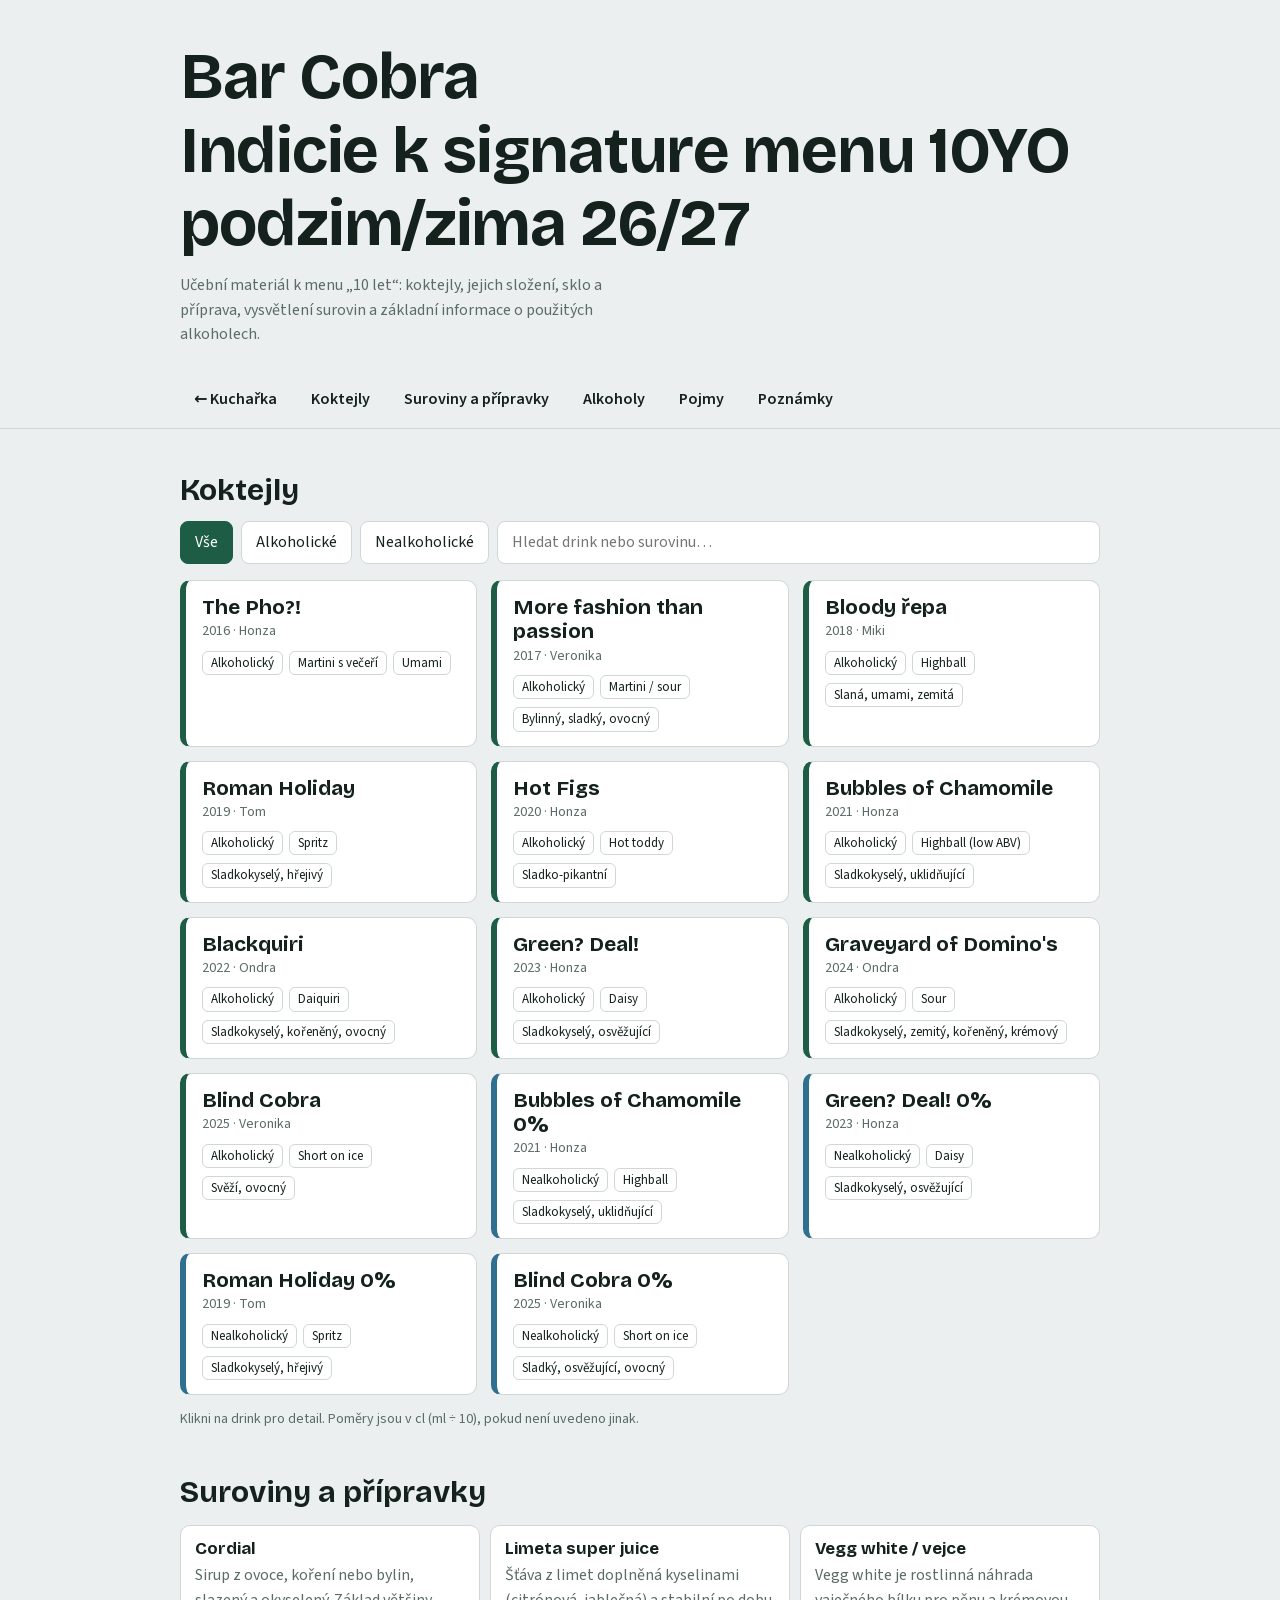
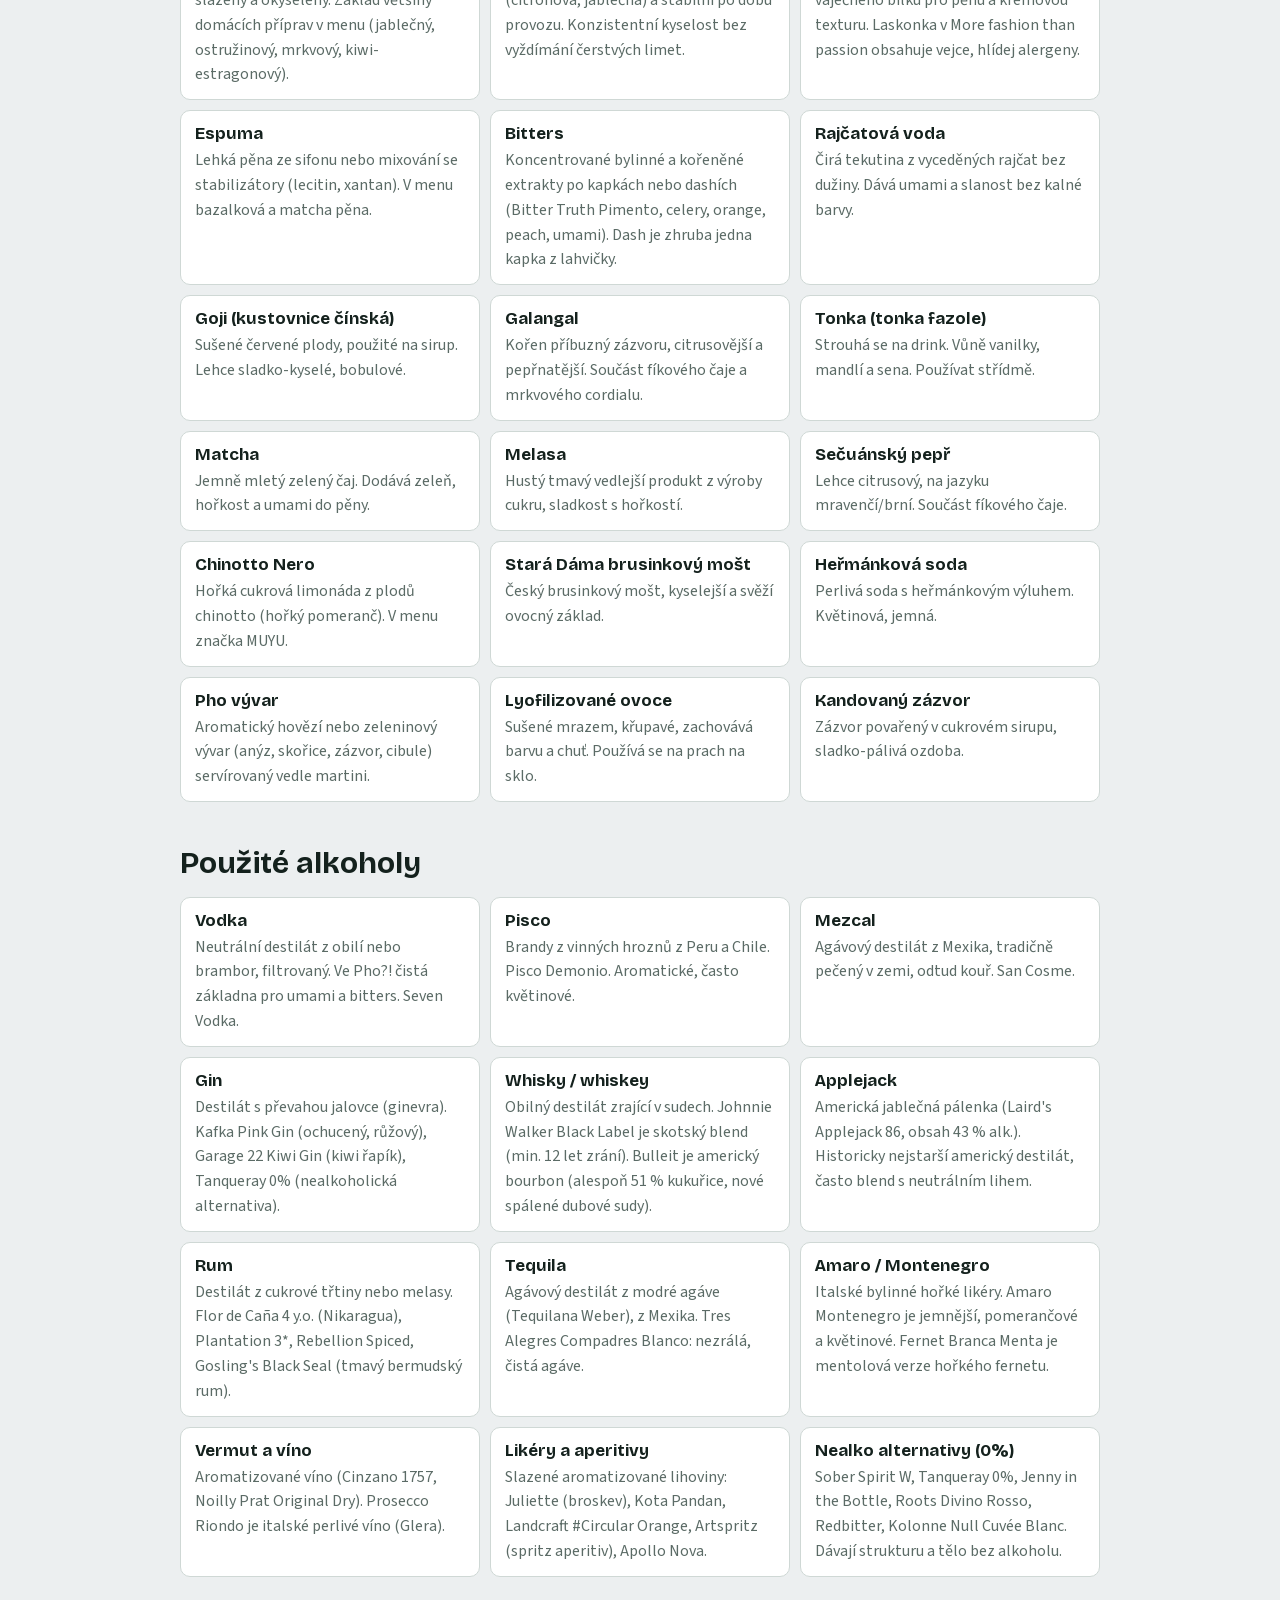
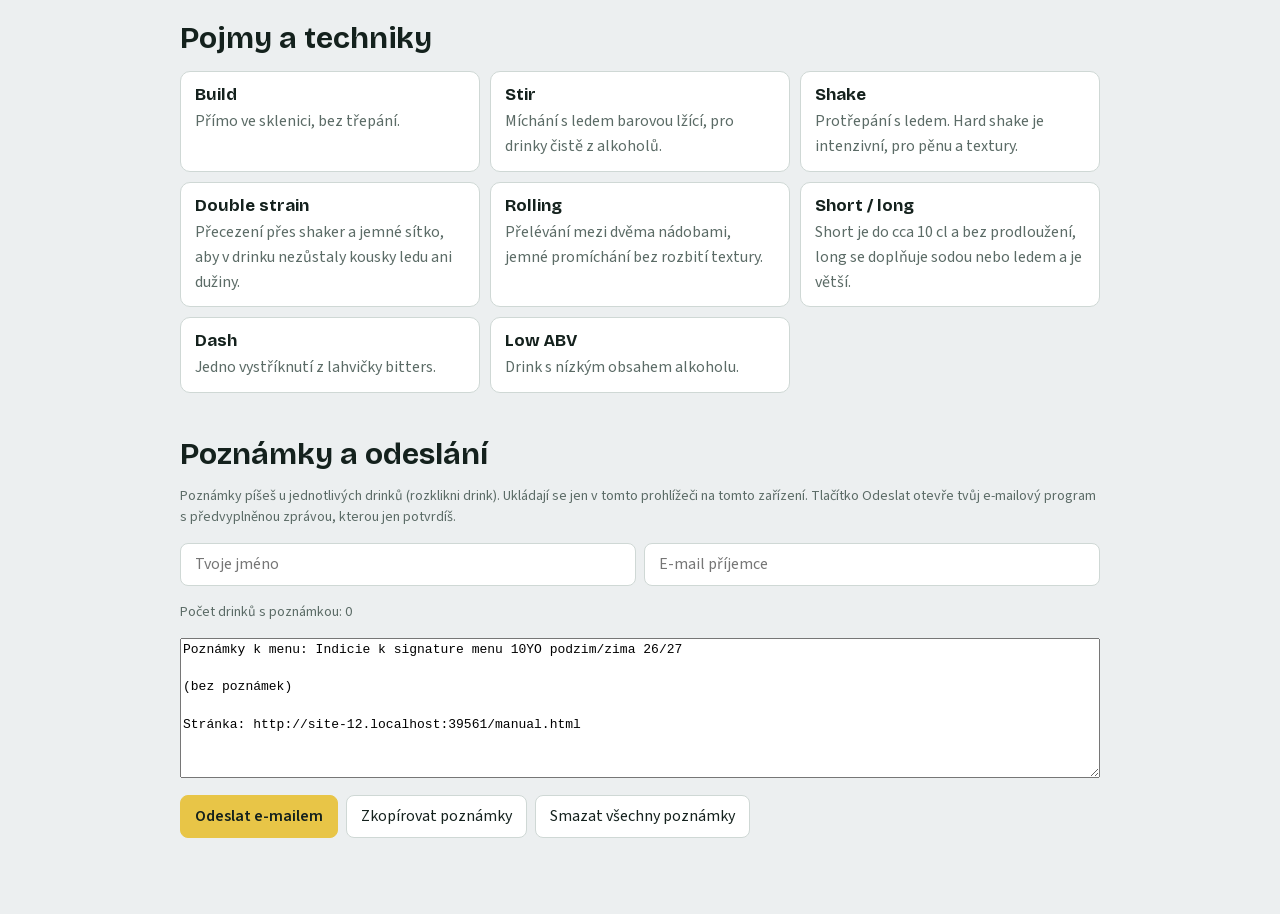
==== commit 33c512d2: "Pull manual.html recipe data live from recipes.json Composition/glass/method/garnish were hand-copie" ====
--- a/manual.html
+++ b/manual.html
@@ -194,7 +194,13 @@
 el("clr").onclick=()=>{if(confirm("Opravdu smazat všechny poznámky?")){NOTES={};save();render();sum();say("Poznámky smazány.")}};
 ["who","to"].forEach(i=>el(i).addEventListener("input",()=>{try{localStorage.setItem("cobra-"+i,el(i).value)}catch(e){}sum()}));
 document.querySelectorAll('nav a[href^="#"]').forEach(a=>a.addEventListener("click",e=>{const t=document.getElementById(a.getAttribute("href").slice(1));if(!t)return;e.preventDefault();t.scrollIntoView({behavior:"smooth",block:"start"})}));
-el("q").oninput=render;render();
+el("q").oninput=render;
+// Složení/sklo/příprava/dekorace se táhnou živě z recipes.json (stejný zdroj
+// jako appka), aby úpravy v Sheetu nezůstávaly jen v appce a nevyšuměly tady.
+fetch('data/recipes.json').then(r=>r.json()).then(recipes=>{
+  const live={};recipes.filter(r=>r.category==="signatures").forEach(r=>live[r.name]=r);
+  D.forEach(d=>{const r=live[d.n]||live[d.n.replace(/ 0%$/,' N/A')];if(r){d.c=r.ingredients;d.glass=r.glass;d.m=r.method;d.g=r.garnish}});
+}).catch(()=>{}).finally(render);
 el("to").value=MAIL;try{el("to").value=localStorage.getItem("cobra-to")||MAIL;el("who").value=localStorage.getItem("cobra-who")||""}catch(e){}sum();
 const dl=(a)=>a.map(x=>`<div><dt>${x[0]}</dt><dd>${x[1]}</dd></div>`).join("");
 el("ing").innerHTML=dl(ING);el("alc").innerHTML=`<dl>${dl(ALC)}</dl>`;el("terms").innerHTML=dl(TERM);
